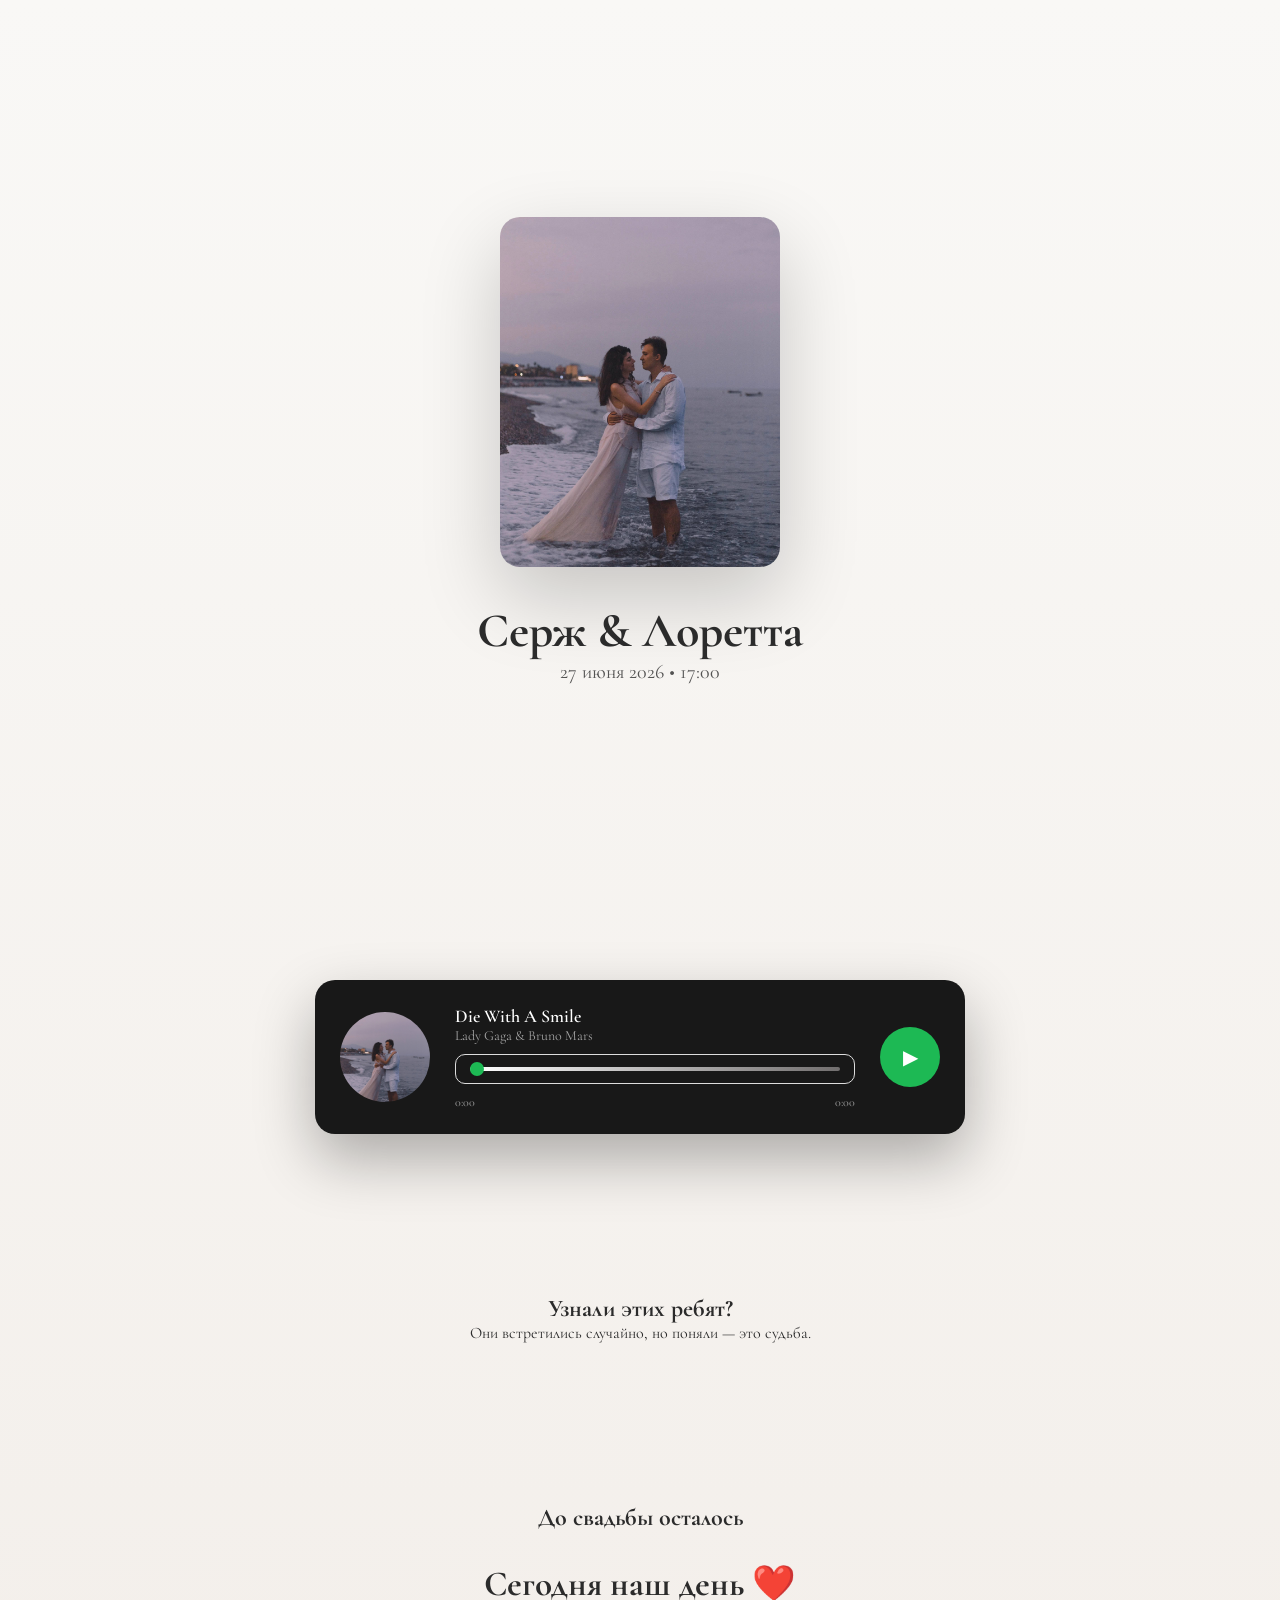
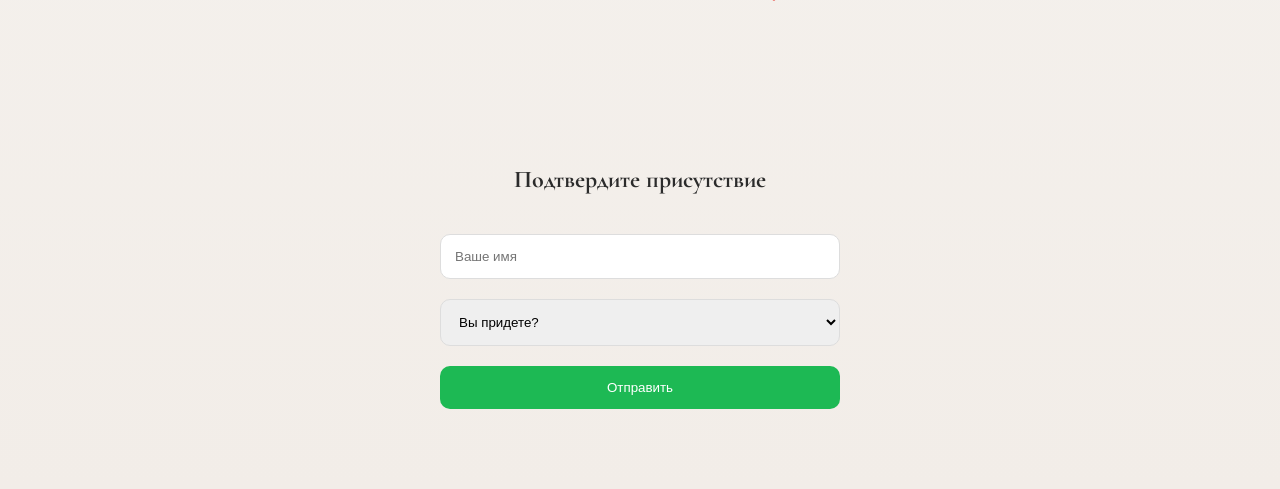
==== index.html @ 9799fe47 "first" ====
<!DOCTYPE html>
<html lang="ru">
<head>
  <meta charset="UTF-8">
  <meta name="viewport" content="width=device-width, initial-scale=1.0">
  <title>Свадьба Сержа и Лоретты</title>

  <link rel="icon" type="image/png" href="img/ring.png">

  <link rel="preconnect" href="https://fonts.googleapis.com">
  <link rel="preconnect" href="https://fonts.gstatic.com" crossorigin>
  <link href="https://fonts.googleapis.com/css2?family=Cormorant+Garamond:wght@400;600&display=swap" rel="stylesheet">

  <link rel="stylesheet" href="style.css">
</head>
<body>
    
    
    <section class="hero">
  <div class="hero-content">
    <img src="img/photo_6.jpg" class="hero-photo" alt="">
    <h1 class="hero-title">Серж & Лоретта</h1>
    <p class="date">27 июня 2026 • 17:00</p>
  </div>
</section>

<audio id="bgMusic" preload="auto">
  <source src="assets/audio/track.m4a" type="audio/mp4">
</audio>

<section class="section music-section">
  <div class="player">
    <img src="img/photo_6.jpg" class="player-cover">
    <div class="player-body">
      <div class="player-track">Die With A Smile</div>
      <div class="player-artist">Lady Gaga & Bruno Mars</div>

      <input type="range" id="progress" min="0" max="100" value="0">

      <div class="player-time">
        <span id="current">0:00</span>
        <span id="duration">0:00</span>
      </div>
    </div>

    <button id="playPause" class="play-btn">▶</button>
  </div>
</section>

<section class="section">
  <h2>Узнали этих ребят?</h2>
  <p>Они встретились случайно, но поняли — это судьба.</p>
</section>

<section class="section">
  <h2>До свадьбы осталось</h2>
  <div class="timer">
    <div><span id="days">0</span><small>дней</small></div>
    <div><span id="hours">0</span><small>часов</small></div>
    <div><span id="minutes">0</span><small>минут</small></div>
    <div><span id="seconds">0</span><small>секунд</small></div>
  </div>
</section>

<section class="section rsvp">
  <h2>Подтвердите присутствие</h2>
  <form>
    <input type="text" placeholder="Ваше имя" required>
    <select required>
      <option value="">Вы придете?</option>
      <option>Да, с радостью!</option>
      <option>К сожалению, нет</option>
    </select>
    <button type="submit">Отправить</button>
  </form>
</section>

<script src="script.js"></script>
</body>
</html>
---- style.css ----
* {
  margin: 0;
  padding: 0;
  box-sizing: border-box;
}

body {
  font-family: "Cormorant Garamond", serif;
  background: linear-gradient(180deg, #f9f8f6 0%, #f2ede8 100%);
  color: #2b2b2b;
}

/* HERO */

.hero {
  min-height: 100vh;
  display: flex;
  align-items: center;
  justify-content: center;
  text-align: center;
  padding: 40px 20px;
}

.hero-photo {
  width: 280px;
  border-radius: 20px;
  box-shadow: 0 30px 80px rgba(0,0,0,0.2);
  margin-bottom: 30px;
}

.hero-title {
  font-size: 48px;
}

.date {
  font-size: 20px;
  opacity: 0.8;
}

/* SECTION */

.section {
  padding: 80px 20px;
  max-width: 800px;
  margin: auto;
  text-align: center;
}

/* PLAYER */

.player {
  width: 100%;
  max-width: 650px;
  margin: 0 auto;
  background: #181818;
  border-radius: 20px;
  padding: 25px;
  display: flex;
  align-items: center;
  gap: 25px;
  color: white;
  box-shadow: 0 25px 60px rgba(0,0,0,0.3);
}

.player-cover {
  width: 90px;
  height: 90px;
  border-radius: 50%;
  object-fit: cover;
}

.player-body {
  flex: 1;
  text-align: left;
}

.player-track {
  font-size: 18px;
  font-weight: 600;
}

.player-artist {
  font-size: 14px;
  opacity: 0.6;
  margin-bottom: 10px;
}

.player-time {
  display: flex;
  justify-content: space-between;
  font-size: 12px;
  opacity: 0.6;
  margin-top: 6px;
}

/* ===== ЧИСТАЯ ЛИНИЯ ТРЕКА ===== */

#progress {
  width: 100%;
  height: 4px;
  appearance: none;
  background: transparent;
  cursor: pointer;
}

/* линия */
#progress::-webkit-slider-runnable-track {
  height: 4px;
  border-radius: 10px;
  background: linear-gradient(
    to right,
    #1db954 0%,
    #1db954 var(--progress, 0%),
    #ffffff var(--progress, 0%),
    #716e6e 100%
  );
}

/* кружок */
#progress::-webkit-slider-thumb {
  appearance: none;
  width: 14px;
  height: 14px;
  background: #1db954;
  border-radius: 50%;
  margin-top: -5px;
  cursor: pointer;
}

.play-btn {
  background: #1db954;
  border: none;
  width: 60px;
  height: 60px;
  border-radius: 50%;
  font-size: 20px;
  cursor: pointer;
}

/* TIMER */

.timer {
  display: flex;
  justify-content: center;
  gap: 40px;
  font-size: 30px;
  margin-top: 30px;
}

.timer div {
  text-align: center;
}

/* RSVP */

.rsvp form {
  max-width: 400px;
  margin: 40px auto 0;
  display: flex;
  flex-direction: column;
  gap: 20px;
}

input, select {
  padding: 14px;
  border-radius: 10px;
  border: 1px solid #ddd;
}

button {
  padding: 14px;
  border-radius: 10px;
  background: #1db954;
  border: none;
  color: white;
  cursor: pointer;
}

.player.playing .player-cover {
  animation: spin 8s linear infinite;
}
@keyframes spin {
  from { transform: rotate(0deg); }
  to { transform: rotate(360deg); }
}
/* MOBILE */

@media (max-width: 768px) {
  .player {
    flex-direction: column;
    align-items: center;
    text-align: center;
  }

  .player-body {
    text-align: center;
    width: 100%;
  }

  .player-time {
    justify-content: center;
    gap: 10px;
  }

  .hero-title {
    font-size: 32px;
  }

  .timer {
    flex-wrap: wrap;
    gap: 20px;
  }
}
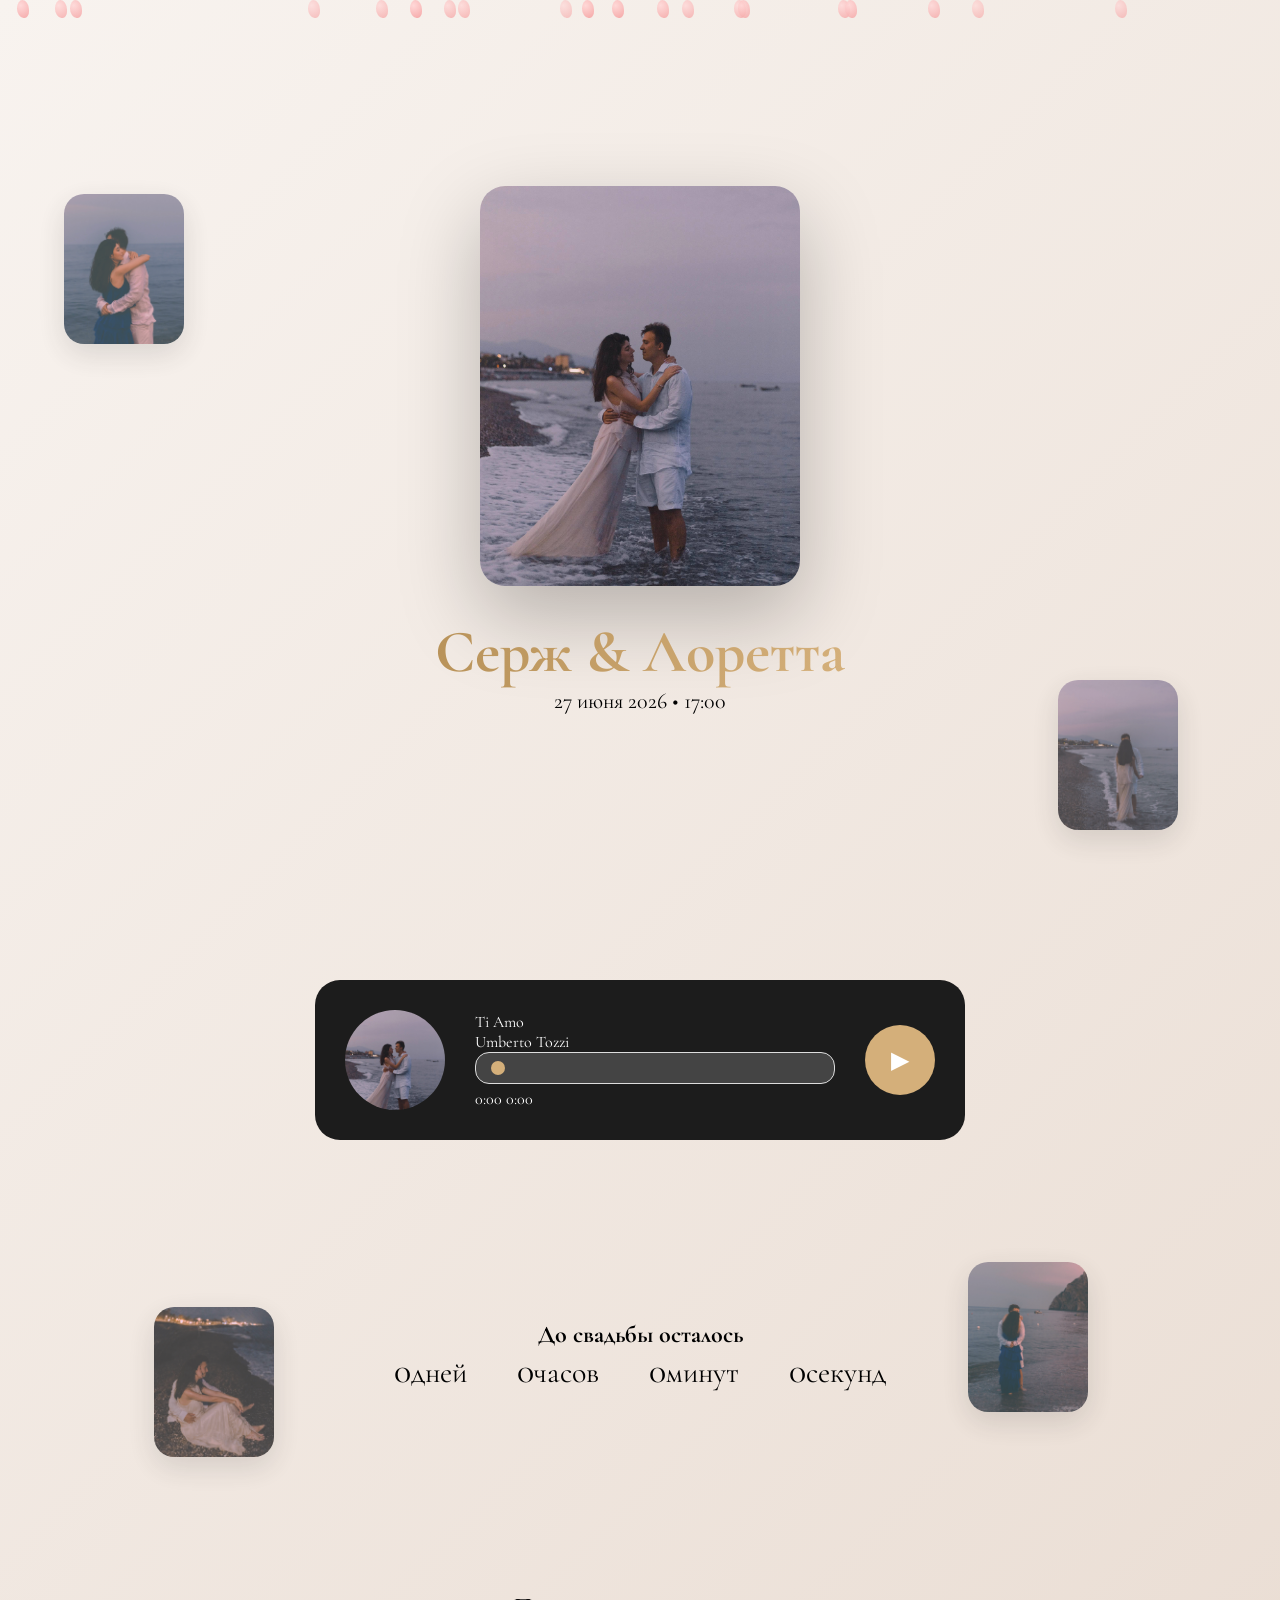
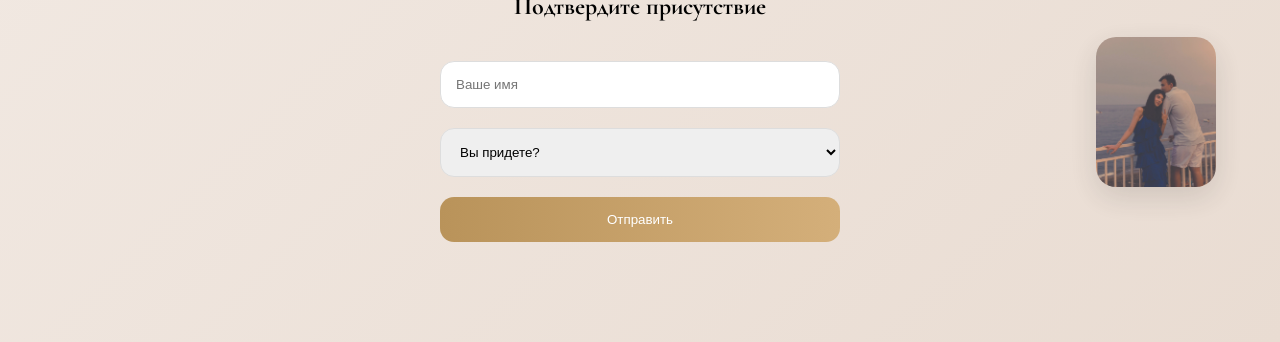
==== commit 1959254b: "commit_changes" ====
--- a/index.html
+++ b/index.html
@@ -1,55 +1,48 @@
 <!DOCTYPE html>
 <html lang="ru">
 <head>
-  <meta charset="UTF-8">
-  <meta name="viewport" content="width=device-width, initial-scale=1.0">
-  <title>Свадьба Сержа и Лоретты</title>
+<meta charset="UTF-8">
+<meta name="viewport" content="width=device-width, initial-scale=1.0">
+<title>Свадьба Сержа и Лоретты</title>
 
-  <link rel="icon" type="image/png" href="img/ring.png">
-
-  <link rel="preconnect" href="https://fonts.googleapis.com">
-  <link rel="preconnect" href="https://fonts.gstatic.com" crossorigin>
-  <link href="https://fonts.googleapis.com/css2?family=Cormorant+Garamond:wght@400;600&display=swap" rel="stylesheet">
-
-  <link rel="stylesheet" href="style.css">
+<link rel="icon" type="image/png" href="img/ring.png">
+<link href="https://fonts.googleapis.com/css2?family=Cormorant+Garamond:wght@400;600&display=swap" rel="stylesheet">
+<link rel="stylesheet" href="style.css">
 </head>
 <body>
-    
-    
-    <section class="hero">
-  <div class="hero-content">
-    <img src="img/photo_6.jpg" class="hero-photo" alt="">
-    <h1 class="hero-title">Серж & Лоретта</h1>
-    <p class="date">27 июня 2026 • 17:00</p>
-  </div>
+
+<div class="petals"></div>
+
+<img src="img/photo_1.jpg" class="bg-photo photo1">
+<img src="img/photo_2.jpg" class="bg-photo photo2">
+<img src="img/photo_3.jpg" class="bg-photo photo3">
+<img src="img/photo_4.jpg" class="bg-photo photo4">
+<img src="img/photo_5.jpg" class="bg-photo photo5">
+
+<section class="hero">
+  <img src="img/photo_6.jpg" class="hero-photo">
+  <h1 class="hero-title">Серж & Лоретта</h1>
+  <p class="date">27 июня 2026 • 17:00</p>
 </section>
 
 <audio id="bgMusic" preload="auto">
-  <source src="assets/audio/track.m4a" type="audio/mp4">
+  <source src="assets/audio/track_1.m4a" type="audio/mp4">
 </audio>
 
-<section class="section music-section">
+<section class="music-section">
   <div class="player">
     <img src="img/photo_6.jpg" class="player-cover">
     <div class="player-body">
-      <div class="player-track">Die With A Smile</div>
-      <div class="player-artist">Lady Gaga & Bruno Mars</div>
-
+      <div class="player-track">Ti Amo</div>
+      <div class="player-artist">Umberto Tozzi</div>
       <input type="range" id="progress" min="0" max="100" value="0">
-
       <div class="player-time">
         <span id="current">0:00</span>
         <span id="duration">0:00</span>
       </div>
     </div>
-
     <button id="playPause" class="play-btn">▶</button>
   </div>
-</section>
-
-<section class="section">
-  <h2>Узнали этих ребят?</h2>
-  <p>Они встретились случайно, но поняли — это судьба.</p>
 </section>
 
 <section class="section">
@@ -64,13 +57,20 @@
 
 <section class="section rsvp">
   <h2>Подтвердите присутствие</h2>
-  <form>
-    <input type="text" placeholder="Ваше имя" required>
-    <select required>
+
+  <form action="https://formsubmit.co/lorap989@gmail.com" method="POST">
+    <input type="hidden" name="_captcha" value="false">
+    <input type="hidden" name="_next" value="https://example.com/thanks.html">
+    <input type="hidden" name="_subject" value="Новый гость на свадьбу 💍">
+
+    <input type="text" name="Имя" placeholder="Ваше имя" required>
+
+    <select name="Ответ" required>
       <option value="">Вы придете?</option>
       <option>Да, с радостью!</option>
       <option>К сожалению, нет</option>
     </select>
+
     <button type="submit">Отправить</button>
   </form>
 </section>
--- a/style.css
+++ b/style.css
@@ -1,213 +1,198 @@
-* {
-  margin: 0;
-  padding: 0;
-  box-sizing: border-box;
+*{margin:0;padding:0;box-sizing:border-box;}
+
+body{
+  font-family:"Cormorant Garamond",serif;
+  background:linear-gradient(135deg,#f8f3ef,#e9dcd2);
+  overflow-x:hidden;
+  position:relative;
 }
 
-body {
-  font-family: "Cormorant Garamond", serif;
-  background: linear-gradient(180deg, #f9f8f6 0%, #f2ede8 100%);
-  color: #2b2b2b;
+/* ЛЕПЕСТКИ */
+
+.petals{
+  position:fixed;
+  width:100%;
+  height:100%;
+  pointer-events:none;
+  z-index:1;
 }
+
+.petal{
+  position:absolute;
+  width:12px;
+  height:18px;
+  background:radial-gradient(circle at 30% 30%, #ffd6d6, #f4a3a3);
+  border-radius:50% 60% 40% 60%;
+  animation:fall linear infinite;
+}
+
+@keyframes fall{
+  0%{transform:translateY(-10vh) rotate(0);}
+  100%{transform:translateY(110vh) rotate(360deg);}
+}
+
+/* ФОТО */
+
+.bg-photo{
+  position:absolute;
+  width:120px;
+  border-radius:20px;
+  box-shadow:0 10px 30px rgba(0,0,0,0.15);
+  opacity:0.8;
+  z-index:0;
+}
+
+.photo1{top:10%;left:5%;}
+.photo2{top:35%;right:8%;}
+.photo3{bottom:25%;left:12%;}
+.photo4{top:65%;right:15%;}
+.photo5{bottom:8%;right:5%;}
 
 /* HERO */
 
-.hero {
-  min-height: 100vh;
-  display: flex;
-  align-items: center;
-  justify-content: center;
-  text-align: center;
-  padding: 40px 20px;
+.hero{
+  min-height:100vh;
+  display:flex;
+  flex-direction:column;
+  justify-content:center;
+  align-items:center;
+  text-align:center;
+  z-index:2;
+  position:relative;
 }
 
-.hero-photo {
-  width: 280px;
-  border-radius: 20px;
-  box-shadow: 0 30px 80px rgba(0,0,0,0.2);
-  margin-bottom: 30px;
+.hero-photo{
+  width:320px;
+  border-radius:25px;
+  box-shadow:0 30px 80px rgba(0,0,0,0.25);
+  margin-bottom:30px;
 }
 
-.hero-title {
-  font-size: 48px;
+.hero-title{
+  font-size:60px;
+  background:linear-gradient(90deg,#b9935a,#d4af7a);
+  -webkit-background-clip:text;
+  -webkit-text-fill-color:transparent;
 }
 
-.date {
-  font-size: 20px;
-  opacity: 0.8;
-}
-
-/* SECTION */
-
-.section {
-  padding: 80px 20px;
-  max-width: 800px;
-  margin: auto;
-  text-align: center;
-}
+.date{font-size:22px;}
 
 /* PLAYER */
 
-.player {
-  width: 100%;
-  max-width: 650px;
-  margin: 0 auto;
-  background: #181818;
-  border-radius: 20px;
-  padding: 25px;
-  display: flex;
-  align-items: center;
-  gap: 25px;
-  color: white;
-  box-shadow: 0 25px 60px rgba(0,0,0,0.3);
+.music-section{padding:80px 20px;z-index:2;position:relative;}
+
+.player{
+  max-width:650px;
+  margin:auto;
+  background:#1c1c1c;
+  padding:30px;
+  border-radius:25px;
+  display:flex;
+  align-items:center;
+  gap:30px;
+  color:white;
 }
 
-.player-cover {
-  width: 90px;
-  height: 90px;
-  border-radius: 50%;
-  object-fit: cover;
+.player-cover{
+  width:100px;
+  height:100px;
+  border-radius:50%;
+  object-fit:cover;
 }
 
-.player-body {
-  flex: 1;
-  text-align: left;
+.player.playing .player-cover{
+  animation:spin 8s linear infinite;
 }
 
-.player-track {
-  font-size: 18px;
-  font-weight: 600;
+@keyframes spin{
+  from{transform:rotate(0);}
+  to{transform:rotate(360deg);}
 }
 
-.player-artist {
-  font-size: 14px;
-  opacity: 0.6;
-  margin-bottom: 10px;
+.player-body{flex:1;}
+
+#progress{
+  width:100%;
+  height:4px;
+  background:#444;
+  appearance:none;
 }
 
-.player-time {
-  display: flex;
-  justify-content: space-between;
-  font-size: 12px;
-  opacity: 0.6;
-  margin-top: 6px;
+#progress::-webkit-slider-thumb{
+  appearance:none;
+  width:14px;
+  height:14px;
+  border-radius:50%;
+  background:#d4af7a;
 }
 
-/* ===== ЧИСТАЯ ЛИНИЯ ТРЕКА ===== */
-
-#progress {
-  width: 100%;
-  height: 4px;
-  appearance: none;
-  background: transparent;
-  cursor: pointer;
-}
-
-/* линия */
-#progress::-webkit-slider-runnable-track {
-  height: 4px;
-  border-radius: 10px;
-  background: linear-gradient(
-    to right,
-    #1db954 0%,
-    #1db954 var(--progress, 0%),
-    #ffffff var(--progress, 0%),
-    #716e6e 100%
-  );
-}
-
-/* кружок */
-#progress::-webkit-slider-thumb {
-  appearance: none;
-  width: 14px;
-  height: 14px;
-  background: #1db954;
-  border-radius: 50%;
-  margin-top: -5px;
-  cursor: pointer;
-}
-
-.play-btn {
-  background: #1db954;
-  border: none;
-  width: 60px;
-  height: 60px;
-  border-radius: 50%;
-  font-size: 20px;
-  cursor: pointer;
+.play-btn{
+  width:70px;
+  height:70px;
+  border-radius:50%;
+  border:none;
+  background:#d4af7a;
+  font-size:24px;
+  cursor:pointer;
 }
 
 /* TIMER */
 
-.timer {
-  display: flex;
-  justify-content: center;
-  gap: 40px;
-  font-size: 30px;
-  margin-top: 30px;
-}
+.section{padding:100px 20px;text-align:center;z-index:2;position:relative;}
 
-.timer div {
-  text-align: center;
+.timer{
+  display:flex;
+  justify-content:center;
+  gap:50px;
+  font-size:36px;
 }
 
 /* RSVP */
 
-.rsvp form {
-  max-width: 400px;
-  margin: 40px auto 0;
-  display: flex;
-  flex-direction: column;
-  gap: 20px;
+.rsvp form{
+  max-width:400px;
+  margin:40px auto 0;
+  display:flex;
+  flex-direction:column;
+  gap:20px;
 }
 
-input, select {
-  padding: 14px;
-  border-radius: 10px;
-  border: 1px solid #ddd;
+input,select{
+  padding:15px;
+  border-radius:14px;
+  border:1px solid #ddd;
 }
 
-button {
-  padding: 14px;
-  border-radius: 10px;
-  background: #1db954;
-  border: none;
-  color: white;
-  cursor: pointer;
+button{
+  padding:15px;
+  border-radius:14px;
+  border:none;
+  background:linear-gradient(90deg,#b9935a,#d4af7a);
+  color:white;
+  cursor:pointer;
 }
 
-.player.playing .player-cover {
-  animation: spin 8s linear infinite;
-}
-@keyframes spin {
-  from { transform: rotate(0deg); }
-  to { transform: rotate(360deg); }
-}
-/* MOBILE */
+/* МОБИЛКА */
 
-@media (max-width: 768px) {
-  .player {
-    flex-direction: column;
-    align-items: center;
-    text-align: center;
+@media(max-width:768px){
+
+  .hero-title{font-size:34px;}
+
+  .hero-photo{width:220px;}
+
+  .bg-photo{
+    width:70px;
+    opacity:0.6;
   }
 
-  .player-body {
-    text-align: center;
-    width: 100%;
+  .player{
+    flex-direction:column;
+    text-align:center;
   }
 
-  .player-time {
-    justify-content: center;
-    gap: 10px;
-  }
-
-  .hero-title {
-    font-size: 32px;
-  }
-
-  .timer {
-    flex-wrap: wrap;
-    gap: 20px;
+  .timer{
+    flex-wrap:wrap;
+    gap:20px;
+    font-size:22px;
   }
 }
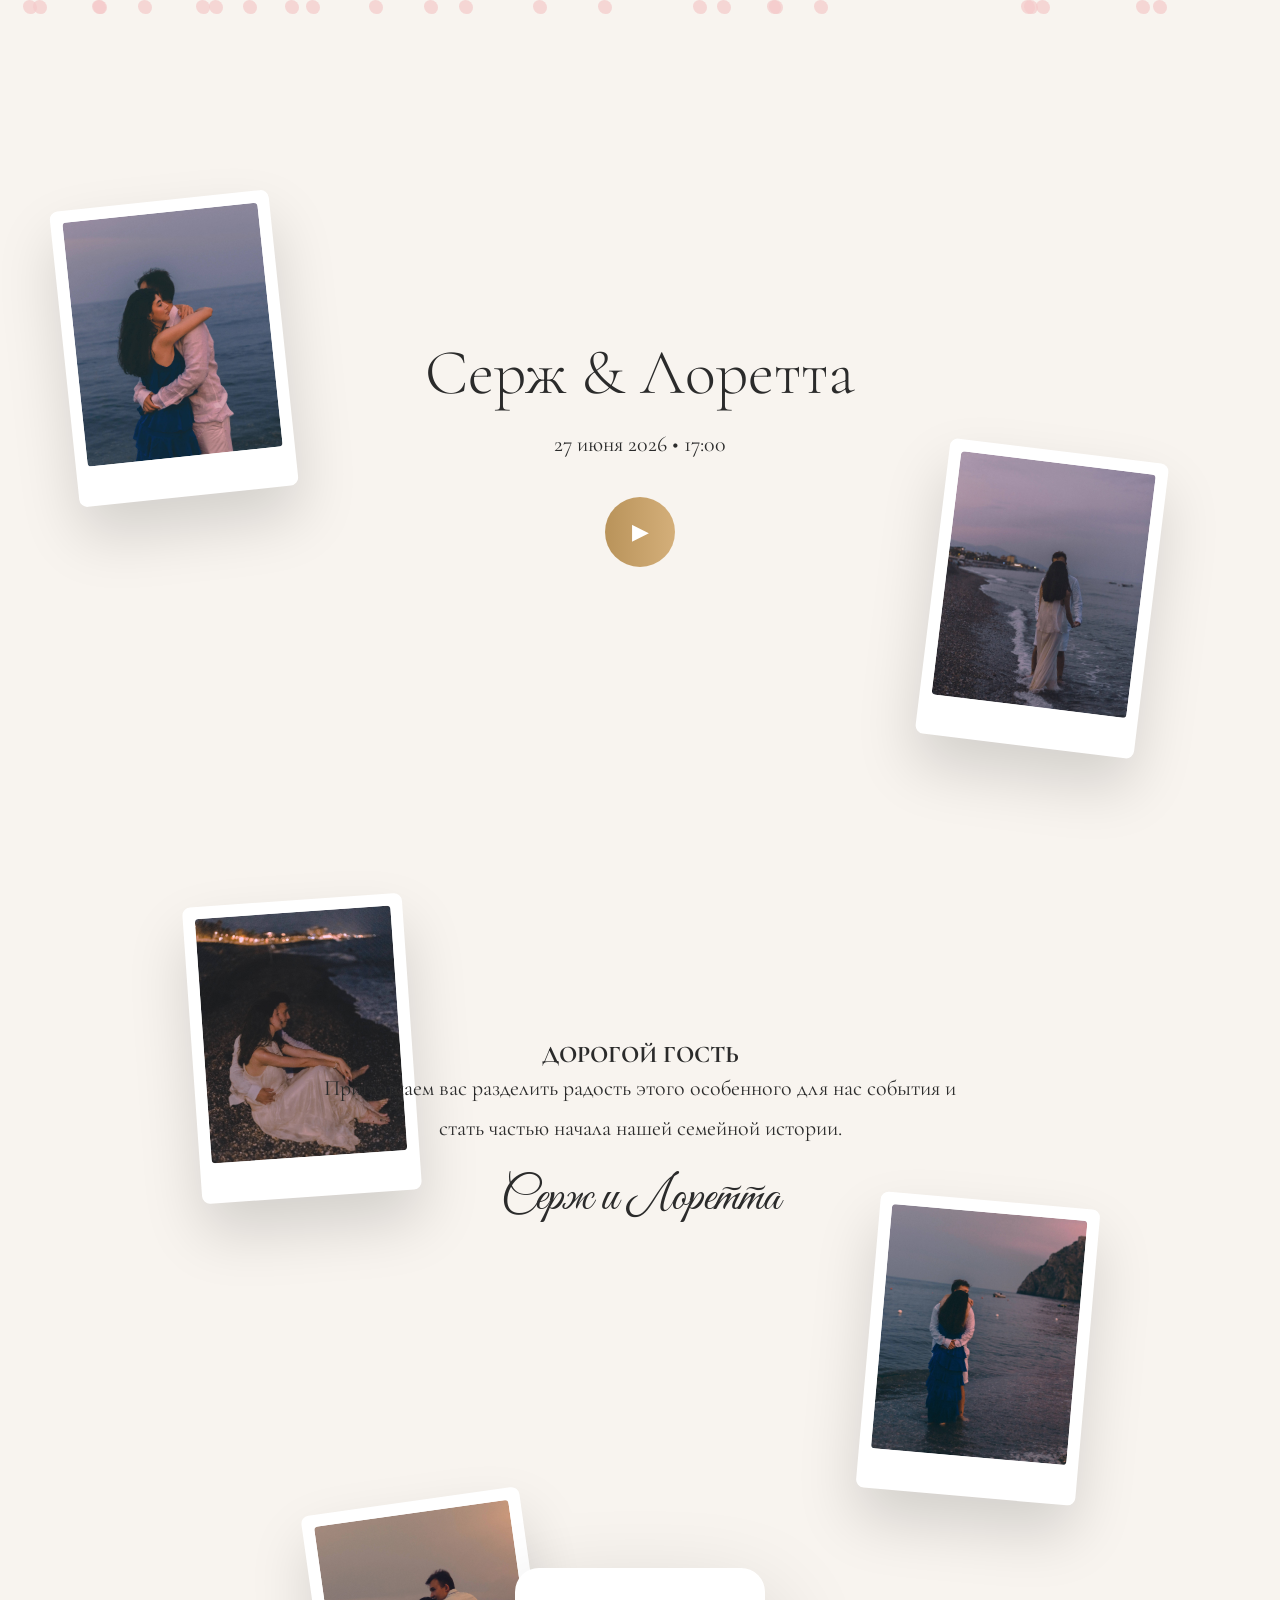
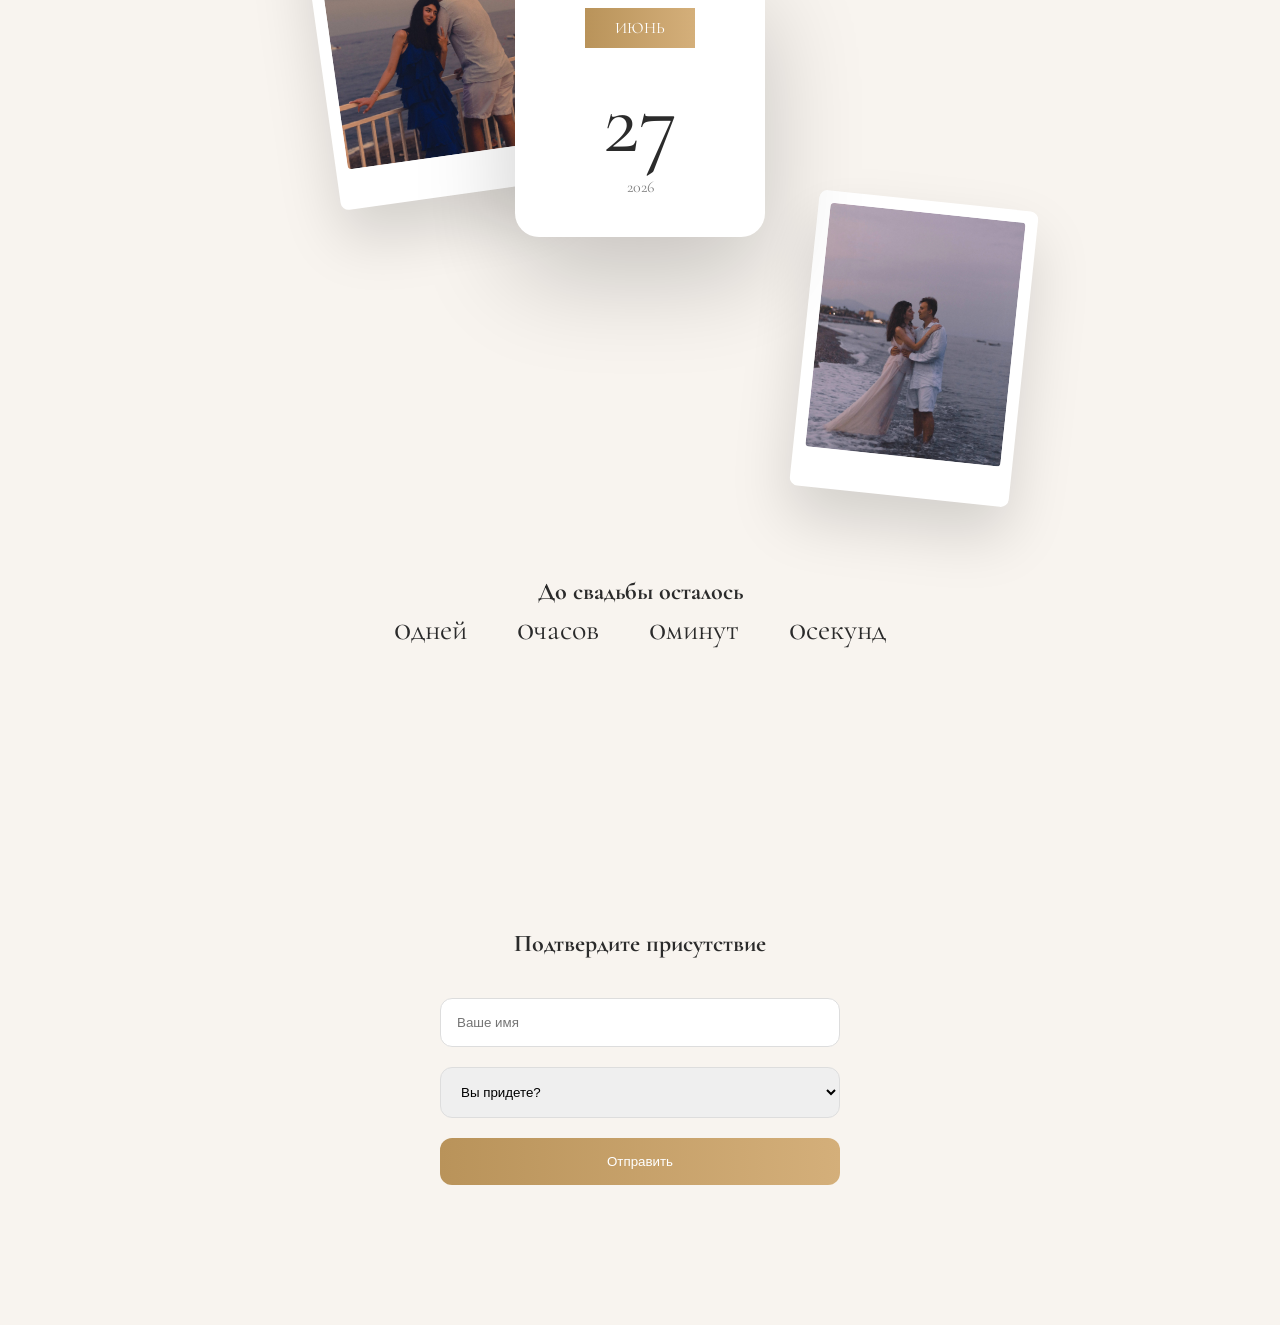
==== commit 9ccc9f95: "commit_changes" ====
--- a/index.html
+++ b/index.html
@@ -5,49 +5,57 @@
 <meta name="viewport" content="width=device-width, initial-scale=1.0">
 <title>Свадьба Сержа и Лоретты</title>
 
-<link rel="icon" type="image/png" href="img/ring.png">
-<link href="https://fonts.googleapis.com/css2?family=Cormorant+Garamond:wght@400;600&display=swap" rel="stylesheet">
+<link rel="icon" href="img/ring.png">
+<link href="https://fonts.googleapis.com/css2?family=Cormorant+Garamond:wght@300;400;600;700&family=Great+Vibes&display=swap" rel="stylesheet">
 <link rel="stylesheet" href="style.css">
 </head>
 <body>
 
 <div class="petals"></div>
 
-<img src="img/photo_1.jpg" class="bg-photo photo1">
-<img src="img/photo_2.jpg" class="bg-photo photo2">
-<img src="img/photo_3.jpg" class="bg-photo photo3">
-<img src="img/photo_4.jpg" class="bg-photo photo4">
-<img src="img/photo_5.jpg" class="bg-photo photo5">
+<section class="hero">
+  <h1 class="fade-up">Серж & Лоретта</h1>
+  <p class="date fade-up delay-1">27 июня 2026 • 17:00</p>
 
-<section class="hero">
-  <img src="img/photo_6.jpg" class="hero-photo">
-  <h1 class="hero-title">Серж & Лоретта</h1>
-  <p class="date">27 июня 2026 • 17:00</p>
-</section>
-
-<audio id="bgMusic" preload="auto">
-  <source src="assets/audio/track_1.m4a" type="audio/mp4">
-</audio>
-
-<section class="music-section">
-  <div class="player">
-    <img src="img/photo_6.jpg" class="player-cover">
-    <div class="player-body">
-      <div class="player-track">Ti Amo</div>
-      <div class="player-artist">Umberto Tozzi</div>
-      <input type="range" id="progress" min="0" max="100" value="0">
-      <div class="player-time">
-        <span id="current">0:00</span>
-        <span id="duration">0:00</span>
-      </div>
-    </div>
-    <button id="playPause" class="play-btn">▶</button>
+  <div class="music-center fade-up delay-2">
+    <audio id="bgMusic">
+      <source src="assets/audio/track_1.m4a" type="audio/mp4">
+    </audio>
+    <button id="playPause" class="music-btn">▶</button>
   </div>
 </section>
 
-<section class="section">
-  <h2>До свадьбы осталось</h2>
-  <div class="timer">
+<section class="invitation">
+  <h2 class="fade-up">ДОРОГОЙ ГОСТЬ</h2>
+  <p class="fade-up delay-1">
+    Приглашаем вас разделить радость этого особенного
+    для нас события и стать частью начала
+    нашей семейной истории.
+  </p>
+  <div class="sign fade-up delay-2">Серж и Лоретта</div>
+</section>
+
+<!-- Хаотичные фото -->
+<div class="photo-layer">
+  <div class="polaroid p1"><img src="img/photo_1.jpg"></div>
+  <div class="polaroid p2"><img src="img/photo_2.jpg"></div>
+  <div class="polaroid p3"><img src="img/photo_3.jpg"></div>
+  <div class="polaroid p4"><img src="img/photo_4.jpg"></div>
+  <div class="polaroid p5"><img src="img/photo_5.jpg"></div>
+  <div class="polaroid p6"><img src="img/photo_6.jpg"></div>
+</div>
+
+<section class="calendar-section">
+  <div class="calendar fade-scale">
+    <div class="calendar-top">ИЮНЬ</div>
+    <div class="calendar-day">27</div>
+    <div class="calendar-year">2026</div>
+  </div>
+</section>
+
+<section class="countdown">
+  <h2 class="fade-up">До свадьбы осталось</h2>
+  <div class="timer fade-up delay-1">
     <div><span id="days">0</span><small>дней</small></div>
     <div><span id="hours">0</span><small>часов</small></div>
     <div><span id="minutes">0</span><small>минут</small></div>
@@ -55,16 +63,14 @@
   </div>
 </section>
 
-<section class="section rsvp">
+<section class="rsvp">
   <h2>Подтвердите присутствие</h2>
 
   <form action="https://formsubmit.co/lorap989@gmail.com" method="POST">
     <input type="hidden" name="_captcha" value="false">
-    <input type="hidden" name="_next" value="https://example.com/thanks.html">
-    <input type="hidden" name="_subject" value="Новый гость на свадьбу 💍">
+    <input type="hidden" name="_subject" value="Ответ на приглашение 💍">
 
     <input type="text" name="Имя" placeholder="Ваше имя" required>
-
     <select name="Ответ" required>
       <option value="">Вы придете?</option>
       <option>Да, с радостью!</option>
--- a/style.css
+++ b/style.css
@@ -1,154 +1,169 @@
-*{margin:0;padding:0;box-sizing:border-box;}
+*{margin:0;padding:0;box-sizing:border-box}
 
 body{
-  font-family:"Cormorant Garamond",serif;
-  background:linear-gradient(135deg,#f8f3ef,#e9dcd2);
+  font-family:'Cormorant Garamond',serif;
+  background:#f8f4ef;
+  color:#2b2b2b;
   overflow-x:hidden;
   position:relative;
 }
 
 /* ЛЕПЕСТКИ */
-
 .petals{
   position:fixed;
-  width:100%;
-  height:100%;
+  inset:0;
   pointer-events:none;
-  z-index:1;
-}
-
+  z-index:0;
+}
 .petal{
   position:absolute;
-  width:12px;
-  height:18px;
-  background:radial-gradient(circle at 30% 30%, #ffd6d6, #f4a3a3);
-  border-radius:50% 60% 40% 60%;
+  width:14px;
+  height:14px;
+  background:#f3c9c9;
+  border-radius:50% 60% 50% 60%;
+  opacity:.7;
   animation:fall linear infinite;
 }
-
 @keyframes fall{
-  0%{transform:translateY(-10vh) rotate(0);}
-  100%{transform:translateY(110vh) rotate(360deg);}
-}
-
-/* ФОТО */
-
-.bg-photo{
-  position:absolute;
-  width:120px;
-  border-radius:20px;
-  box-shadow:0 10px 30px rgba(0,0,0,0.15);
-  opacity:0.8;
-  z-index:0;
-}
-
-.photo1{top:10%;left:5%;}
-.photo2{top:35%;right:8%;}
-.photo3{bottom:25%;left:12%;}
-.photo4{top:65%;right:15%;}
-.photo5{bottom:8%;right:5%;}
+  from{transform:translateY(-10vh) rotate(0)}
+  to{transform:translateY(110vh) rotate(360deg)}
+}
+
+/* АНИМАЦИИ */
+.fade-up{
+  opacity:0;
+  transform:translateY(40px);
+  transition:1s ease;
+}
+.fade-up.visible{
+  opacity:1;
+  transform:translateY(0);
+}
+.delay-1{transition-delay:.2s}
+.delay-2{transition-delay:.4s}
+
+.fade-scale{
+  opacity:0;
+  transform:scale(.8);
+  transition:1s ease;
+}
+.fade-scale.visible{
+  opacity:1;
+  transform:scale(1);
+}
 
 /* HERO */
-
 .hero{
-  min-height:100vh;
+  height:100vh;
   display:flex;
   flex-direction:column;
   justify-content:center;
   align-items:center;
   text-align:center;
-  z-index:2;
-  position:relative;
-}
-
-.hero-photo{
-  width:320px;
-  border-radius:25px;
-  box-shadow:0 30px 80px rgba(0,0,0,0.25);
-  margin-bottom:30px;
-}
-
-.hero-title{
-  font-size:60px;
-  background:linear-gradient(90deg,#b9935a,#d4af7a);
-  -webkit-background-clip:text;
-  -webkit-text-fill-color:transparent;
-}
-
-.date{font-size:22px;}
-
-/* PLAYER */
-
-.music-section{padding:80px 20px;z-index:2;position:relative;}
-
-.player{
-  max-width:650px;
-  margin:auto;
-  background:#1c1c1c;
-  padding:30px;
-  border-radius:25px;
-  display:flex;
-  align-items:center;
-  gap:30px;
-  color:white;
-}
-
-.player-cover{
-  width:100px;
-  height:100px;
-  border-radius:50%;
-  object-fit:cover;
-}
-
-.player.playing .player-cover{
-  animation:spin 8s linear infinite;
-}
-
-@keyframes spin{
-  from{transform:rotate(0);}
-  to{transform:rotate(360deg);}
-}
-
-.player-body{flex:1;}
-
-#progress{
-  width:100%;
-  height:4px;
-  background:#444;
-  appearance:none;
-}
-
-#progress::-webkit-slider-thumb{
-  appearance:none;
-  width:14px;
-  height:14px;
-  border-radius:50%;
-  background:#d4af7a;
-}
-
-.play-btn{
+  position:relative;
+  z-index:2;
+}
+.hero h1{font-size:64px;font-weight:300}
+.date{margin-top:20px;font-size:22px;opacity:.7}
+
+.music-center{margin-top:40px}
+.music-btn{
   width:70px;
   height:70px;
   border-radius:50%;
   border:none;
-  background:#d4af7a;
-  font-size:24px;
+  background:linear-gradient(90deg,#b9935a,#d4af7a);
+  color:white;
+  font-size:22px;
   cursor:pointer;
 }
 
-/* TIMER */
-
-.section{padding:100px 20px;text-align:center;z-index:2;position:relative;}
-
+/* INVITATION */
+.invitation{
+  max-width:650px;
+  margin:140px auto;
+  text-align:center;
+  position:relative;
+  z-index:2;
+}
+.invitation p{font-size:22px;line-height:1.8}
+.sign{
+  font-family:'Great Vibes',cursive;
+  font-size:48px;
+  margin-top:20px;
+}
+
+/* ХАОТИЧНЫЕ ФОТО */
+.photo-layer{
+  position:absolute;
+  inset:0;
+  z-index:1;
+  pointer-events:none;
+}
+.polaroid{
+  position:absolute;
+  width:220px;
+  background:white;
+  padding:12px 12px 35px;
+  border-radius:8px;
+  box-shadow:0 30px 60px rgba(0,0,0,.15);
+}
+.polaroid img{
+  width:100%;
+  border-radius:4px;
+}
+.p1{top:200px;left:5%;transform:rotate(-6deg)}
+.p2{top:450px;right:10%;transform:rotate(7deg)}
+.p3{top:900px;left:15%;transform:rotate(-4deg)}
+.p4{top:1200px;right:15%;transform:rotate(5deg)}
+.p5{top:1500px;left:25%;transform:rotate(-8deg)}
+.p6{top:1800px;right:20%;transform:rotate(6deg)}
+
+/* КАЛЕНДАРЬ */
+.calendar-section{
+  padding:200px 20px;
+  text-align:center;
+  position:relative;
+  z-index:2;
+}
+.calendar{
+  display:inline-block;
+  background:white;
+  padding:40px 70px;
+  border-radius:24px;
+  box-shadow:0 40px 100px rgba(0,0,0,.2);
+}
+.calendar-top{
+  background:linear-gradient(90deg,#b9935a,#d4af7a);
+  color:white;
+  padding:10px 30px;
+  margin-bottom:20px;
+}
+.calendar-day{font-size:90px}
+.calendar-year{opacity:.6}
+
+/* COUNTDOWN */
+.countdown{
+  padding:140px 20px;
+  text-align:center;
+  position:relative;
+  z-index:2;
+}
 .timer{
   display:flex;
   justify-content:center;
   gap:50px;
+  flex-wrap:wrap;
   font-size:36px;
 }
 
 /* RSVP */
-
+.rsvp{
+  padding:140px 20px;
+  text-align:center;
+  position:relative;
+  z-index:2;
+}
 .rsvp form{
   max-width:400px;
   margin:40px auto 0;
@@ -156,43 +171,31 @@
   flex-direction:column;
   gap:20px;
 }
-
 input,select{
-  padding:15px;
-  border-radius:14px;
+  padding:16px;
+  border-radius:12px;
   border:1px solid #ddd;
 }
-
 button{
-  padding:15px;
-  border-radius:14px;
+  padding:16px;
+  border-radius:12px;
   border:none;
   background:linear-gradient(90deg,#b9935a,#d4af7a);
   color:white;
   cursor:pointer;
 }
 
-/* МОБИЛКА */
-
-@media(max-width:768px){
-
-  .hero-title{font-size:34px;}
-
-  .hero-photo{width:220px;}
-
-  .bg-photo{
-    width:70px;
-    opacity:0.6;
+/* MOBILE */
+@media(max-width:900px){
+  .hero h1{font-size:36px}
+  .polaroid{
+    width:140px;
   }
-
-  .player{
-    flex-direction:column;
-    text-align:center;
-  }
-
-  .timer{
-    flex-wrap:wrap;
-    gap:20px;
-    font-size:22px;
-  }
-}
+  .p1{top:300px;left:5%}
+  .p2{top:600px;right:5%}
+  .p3{top:1000px;left:10%}
+  .p4{top:1300px;right:5%}
+  .p5{top:1600px;left:15%}
+  .p6{top:1900px;right:10%}
+  .timer{font-size:26px}
+}
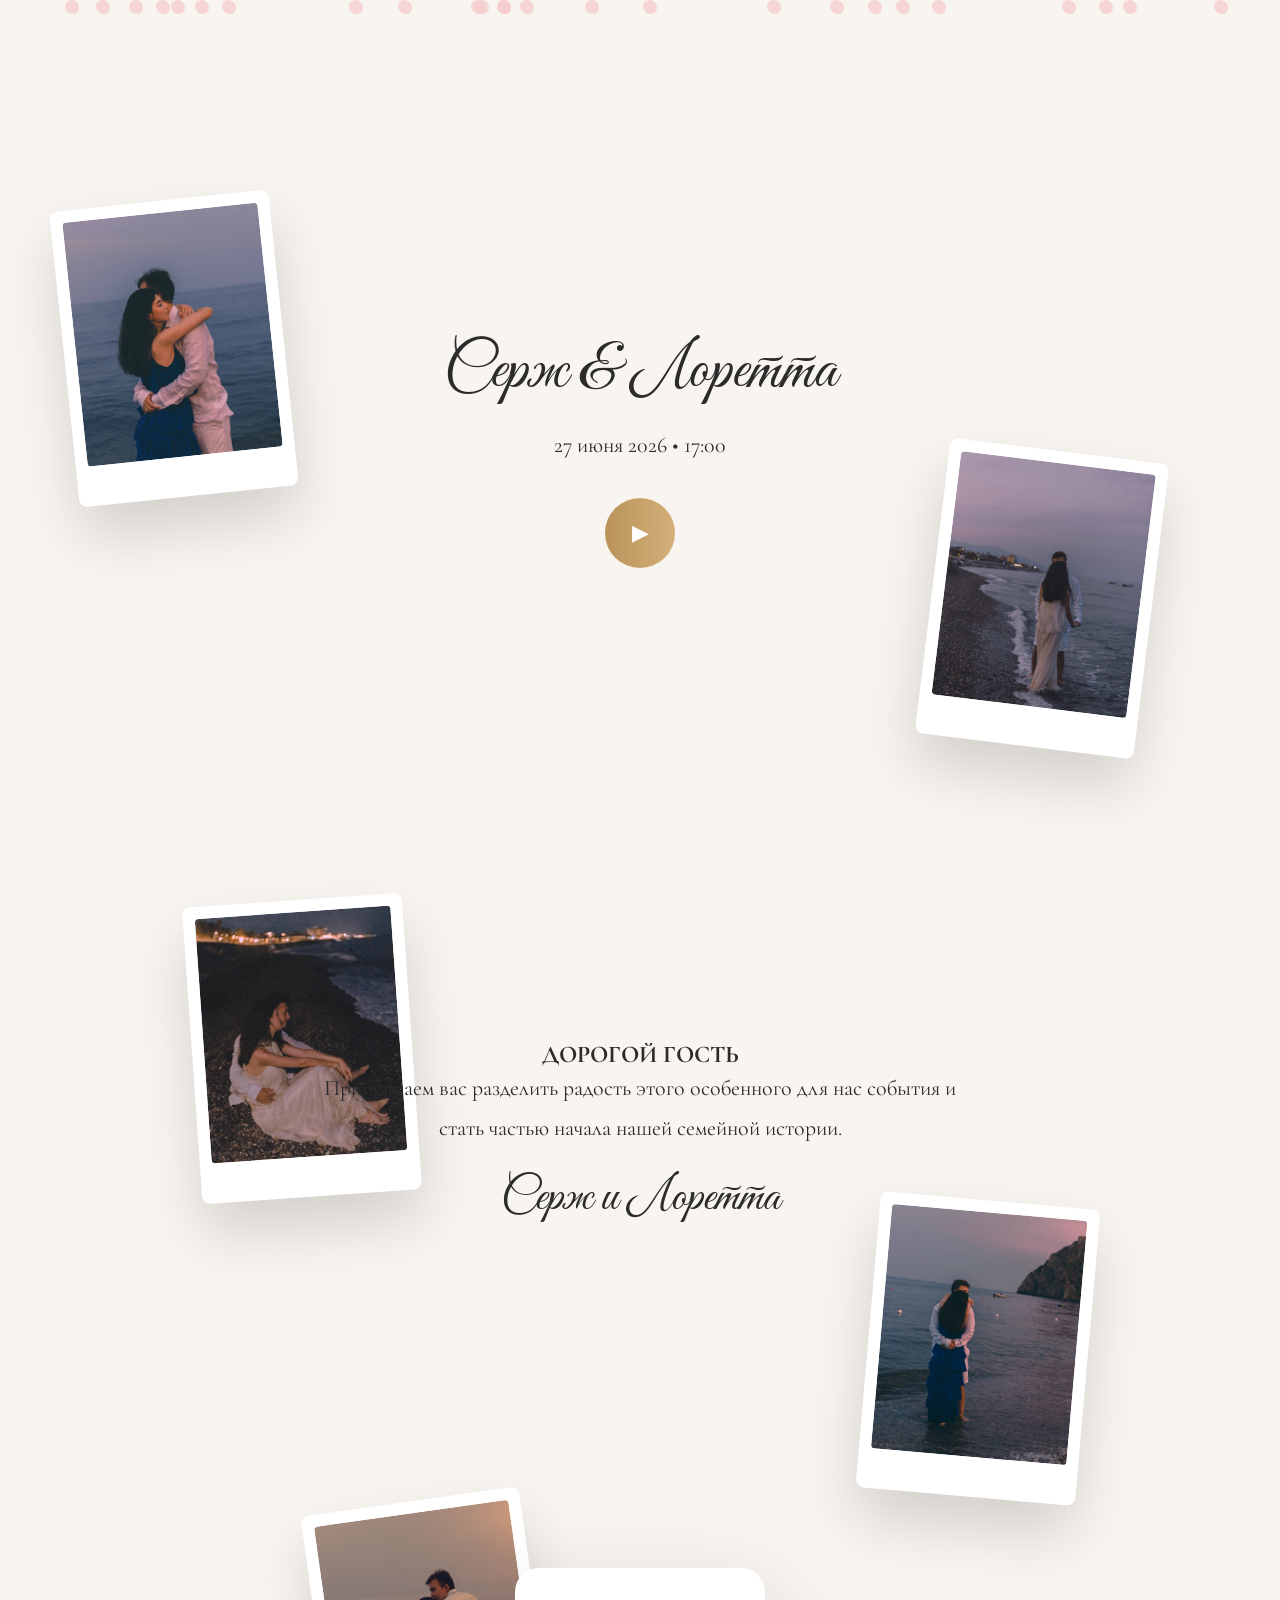
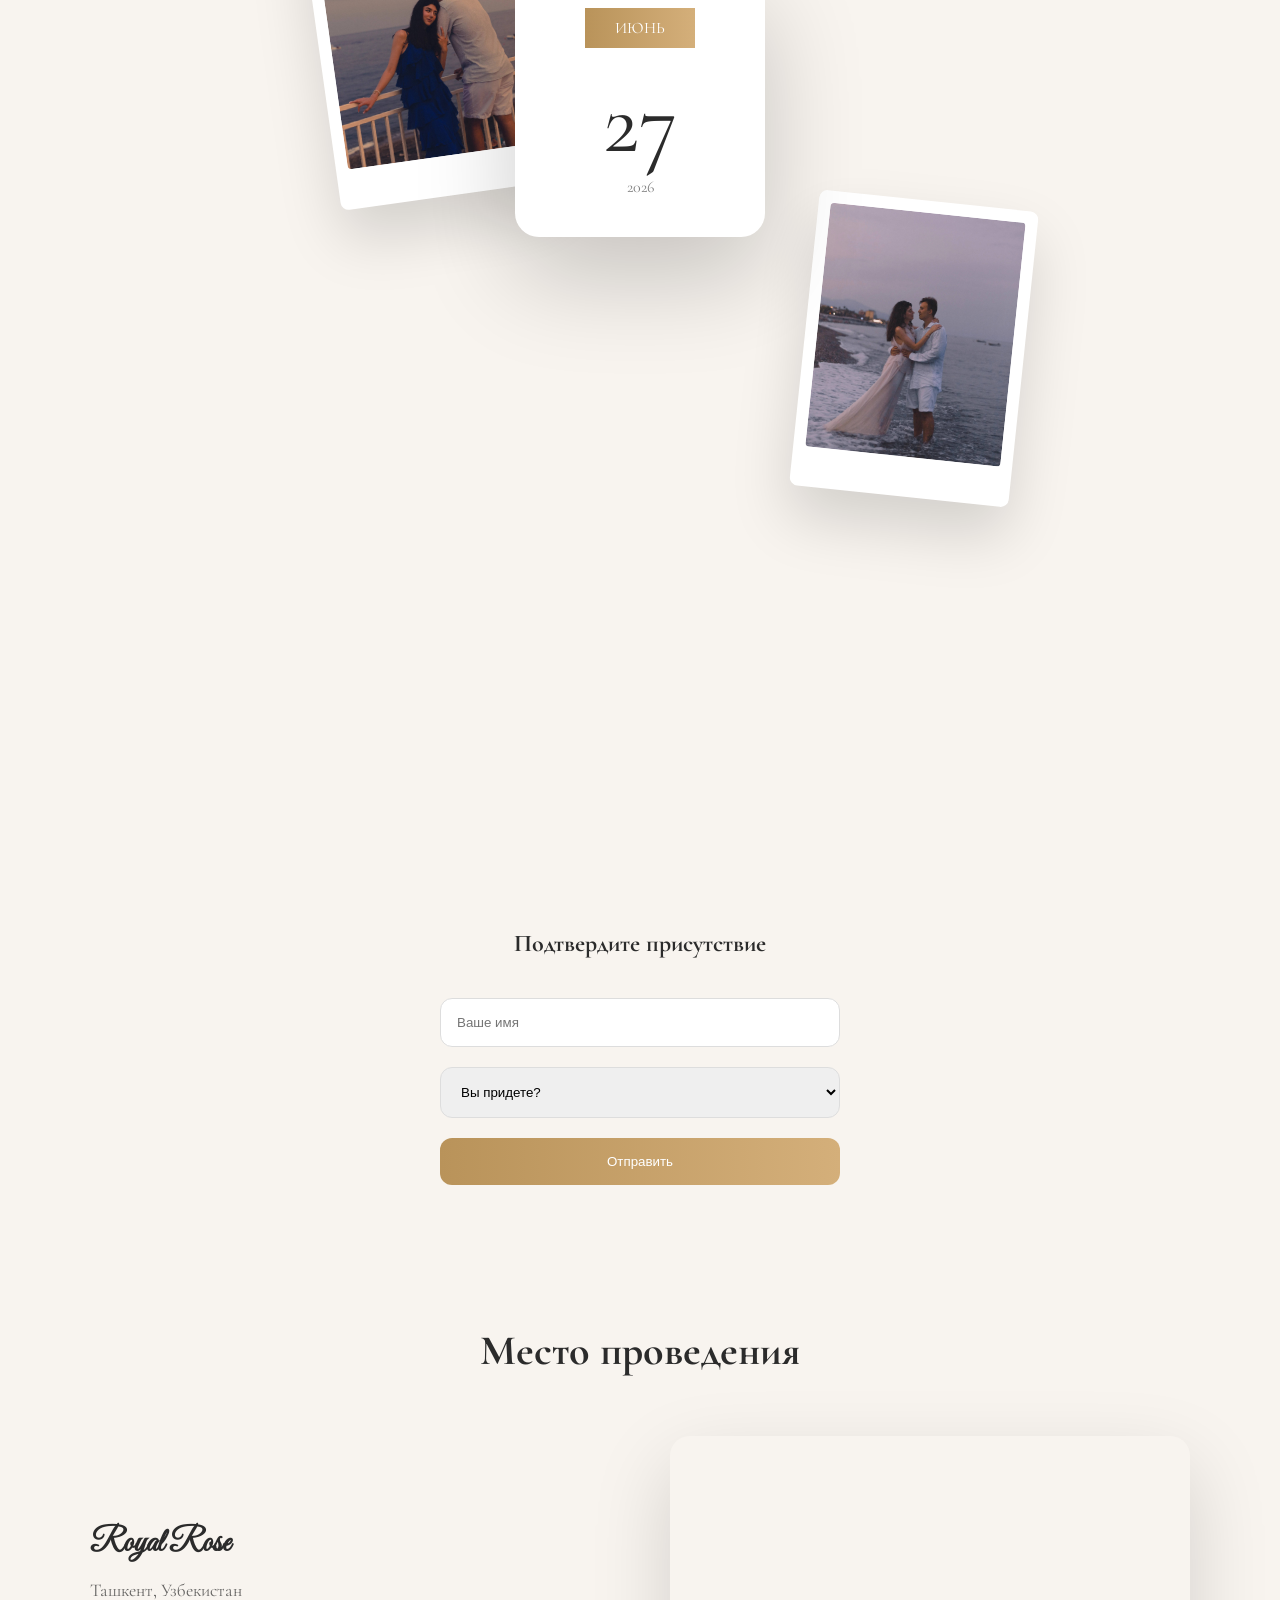
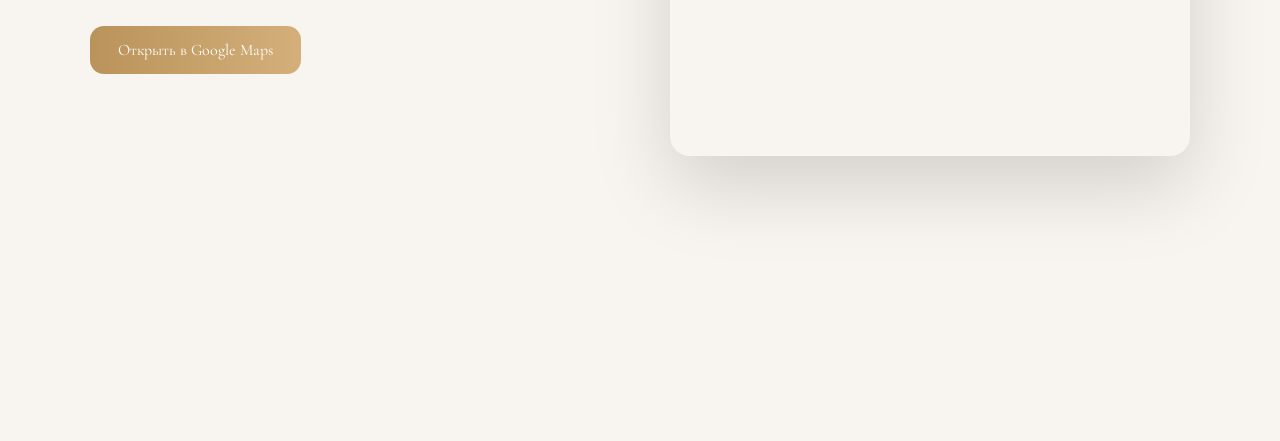
==== commit 1b2a5f49: "commit_changes" ====
--- a/index.html
+++ b/index.html
@@ -79,6 +79,30 @@
 
     <button type="submit">Отправить</button>
   </form>
+  <section class="location">
+  <h2 class="fade-up">Место проведения</h2>
+
+  <div class="location-box fade-up delay-1">
+    <div class="location-info">
+      <h3>Royal Rose</h3>
+      <p>Ташкент, Узбекистан</p>
+      <a href="https://www.google.com/maps/search/Royal+Rose+Tashkent"
+         target="_blank"
+         class="map-btn">
+         Открыть в Google Maps
+      </a>
+    </div>
+
+    <div class="map">
+      <iframe
+        src="https://www.google.com/maps?q=Royal+Rose+Tashkent&output=embed"
+        loading="lazy"
+        allowfullscreen>
+      </iframe>
+    </div>
+  </div>
+</section>
+
 </section>
 
 <script src="script.js"></script>
--- a/style.css
+++ b/style.css
@@ -1,201 +1,368 @@
-*{margin:0;padding:0;box-sizing:border-box}
-
-body{
-  font-family:'Cormorant Garamond',serif;
-  background:#f8f4ef;
-  color:#2b2b2b;
-  overflow-x:hidden;
-  position:relative;
+* {
+  margin: 0;
+  padding: 0;
+  box-sizing: border-box;
+}
+
+body {
+  font-family: "Cormorant Garamond", serif;
+  background: #f8f4ef;
+  color: #2b2b2b;
+  overflow-x: hidden;
+  position: relative;
 }
 
 /* ЛЕПЕСТКИ */
-.petals{
-  position:fixed;
-  inset:0;
-  pointer-events:none;
-  z-index:0;
-}
-.petal{
-  position:absolute;
-  width:14px;
-  height:14px;
-  background:#f3c9c9;
-  border-radius:50% 60% 50% 60%;
-  opacity:.7;
-  animation:fall linear infinite;
-}
-@keyframes fall{
-  from{transform:translateY(-10vh) rotate(0)}
-  to{transform:translateY(110vh) rotate(360deg)}
+.petals {
+  position: fixed;
+  inset: 0;
+  pointer-events: none;
+  z-index: 0;
+}
+.petal {
+  position: absolute;
+  width: 14px;
+  height: 14px;
+  background: #f3c9c9;
+  border-radius: 50% 60% 50% 60%;
+  opacity: 0.7;
+  animation: fall linear infinite;
+}
+@keyframes fall {
+  from {
+    transform: translateY(-10vh) rotate(0);
+  }
+  to {
+    transform: translateY(110vh) rotate(360deg);
+  }
 }
 
 /* АНИМАЦИИ */
-.fade-up{
-  opacity:0;
-  transform:translateY(40px);
-  transition:1s ease;
-}
-.fade-up.visible{
-  opacity:1;
-  transform:translateY(0);
-}
-.delay-1{transition-delay:.2s}
-.delay-2{transition-delay:.4s}
-
-.fade-scale{
-  opacity:0;
-  transform:scale(.8);
-  transition:1s ease;
-}
-.fade-scale.visible{
-  opacity:1;
-  transform:scale(1);
+.fade-up {
+  opacity: 0;
+  transform: translateY(40px);
+  transition: 1s ease;
+}
+.fade-up.visible {
+  opacity: 1;
+  transform: translateY(0);
+}
+.delay-1 {
+  transition-delay: 0.2s;
+}
+.delay-2 {
+  transition-delay: 0.4s;
+}
+
+.fade-scale {
+  opacity: 0;
+  transform: scale(0.8);
+  transition: 1s ease;
+}
+.fade-scale.visible {
+  opacity: 1;
+  transform: scale(1);
 }
 
 /* HERO */
-.hero{
-  height:100vh;
-  display:flex;
-  flex-direction:column;
-  justify-content:center;
-  align-items:center;
-  text-align:center;
-  position:relative;
-  z-index:2;
-}
-.hero h1{font-size:64px;font-weight:300}
-.date{margin-top:20px;font-size:22px;opacity:.7}
-
-.music-center{margin-top:40px}
-.music-btn{
-  width:70px;
-  height:70px;
-  border-radius:50%;
-  border:none;
-  background:linear-gradient(90deg,#b9935a,#d4af7a);
-  color:white;
-  font-size:22px;
-  cursor:pointer;
+.hero {
+  height: 100vh;
+  display: flex;
+  flex-direction: column;
+  justify-content: center;
+  align-items: center;
+  text-align: center;
+  position: relative;
+  z-index: 2;
+}
+.hero h1 {
+  font-size: 64px;
+  font-weight: 300;
+  font-family: "Great Vibes", cursive;
+}
+.date {
+  margin-top: 20px;
+  font-size: 22px;
+  opacity: 0.7;
+}
+
+.music-center {
+  margin-top: 40px;
+}
+.music-btn {
+  width: 70px;
+  height: 70px;
+  border-radius: 50%;
+  border: none;
+  background: linear-gradient(90deg, #b9935a, #d4af7a);
+  color: white;
+  font-size: 22px;
+  cursor: pointer;
 }
 
 /* INVITATION */
-.invitation{
-  max-width:650px;
-  margin:140px auto;
-  text-align:center;
-  position:relative;
-  z-index:2;
-}
-.invitation p{font-size:22px;line-height:1.8}
-.sign{
-  font-family:'Great Vibes',cursive;
-  font-size:48px;
-  margin-top:20px;
+.invitation {
+  max-width: 650px;
+  margin: 140px auto;
+  text-align: center;
+  position: relative;
+  z-index: 2;
+}
+.invitation p {
+  font-size: 22px;
+  line-height: 1.8;
+}
+.sign {
+  font-family: "Great Vibes", cursive;
+  font-size: 48px;
+  margin-top: 20px;
 }
 
 /* ХАОТИЧНЫЕ ФОТО */
-.photo-layer{
-  position:absolute;
-  inset:0;
-  z-index:1;
-  pointer-events:none;
-}
-.polaroid{
-  position:absolute;
-  width:220px;
-  background:white;
-  padding:12px 12px 35px;
-  border-radius:8px;
-  box-shadow:0 30px 60px rgba(0,0,0,.15);
-}
-.polaroid img{
-  width:100%;
-  border-radius:4px;
-}
-.p1{top:200px;left:5%;transform:rotate(-6deg)}
-.p2{top:450px;right:10%;transform:rotate(7deg)}
-.p3{top:900px;left:15%;transform:rotate(-4deg)}
-.p4{top:1200px;right:15%;transform:rotate(5deg)}
-.p5{top:1500px;left:25%;transform:rotate(-8deg)}
-.p6{top:1800px;right:20%;transform:rotate(6deg)}
+.photo-layer {
+  position: absolute;
+  inset: 0;
+  z-index: 1;
+  pointer-events: none;
+}
+.polaroid {
+  position: absolute;
+  width: 220px;
+  background: white;
+  padding: 12px 12px 35px;
+  border-radius: 8px;
+  box-shadow: 0 30px 60px rgba(0, 0, 0, 0.15);
+}
+.polaroid img {
+  width: 100%;
+  border-radius: 4px;
+}
+.p1 {
+  top: 200px;
+  left: 5%;
+  transform: rotate(-6deg);
+}
+.p2 {
+  top: 450px;
+  right: 10%;
+  transform: rotate(7deg);
+}
+.p3 {
+  top: 900px;
+  left: 15%;
+  transform: rotate(-4deg);
+}
+.p4 {
+  top: 1200px;
+  right: 15%;
+  transform: rotate(5deg);
+}
+.p5 {
+  top: 1500px;
+  left: 25%;
+  transform: rotate(-8deg);
+}
+.p6 {
+  top: 1800px;
+  right: 20%;
+  transform: rotate(6deg);
+}
 
 /* КАЛЕНДАРЬ */
-.calendar-section{
-  padding:200px 20px;
-  text-align:center;
-  position:relative;
-  z-index:2;
-}
-.calendar{
-  display:inline-block;
-  background:white;
-  padding:40px 70px;
-  border-radius:24px;
-  box-shadow:0 40px 100px rgba(0,0,0,.2);
-}
-.calendar-top{
-  background:linear-gradient(90deg,#b9935a,#d4af7a);
-  color:white;
-  padding:10px 30px;
-  margin-bottom:20px;
-}
-.calendar-day{font-size:90px}
-.calendar-year{opacity:.6}
+.calendar-section {
+  padding: 200px 20px;
+  text-align: center;
+  position: relative;
+  z-index: 2;
+}
+.calendar {
+  display: inline-block;
+  background: white;
+  padding: 40px 70px;
+  border-radius: 24px;
+  box-shadow: 0 40px 100px rgba(0, 0, 0, 0.2);
+}
+.calendar-top {
+  background: linear-gradient(90deg, #b9935a, #d4af7a);
+  color: white;
+  padding: 10px 30px;
+  margin-bottom: 20px;
+}
+.calendar-day {
+  font-size: 90px;
+}
+.calendar-year {
+  opacity: 0.6;
+}
 
 /* COUNTDOWN */
-.countdown{
-  padding:140px 20px;
-  text-align:center;
-  position:relative;
-  z-index:2;
-}
-.timer{
-  display:flex;
-  justify-content:center;
-  gap:50px;
-  flex-wrap:wrap;
-  font-size:36px;
+.countdown {
+  padding: 140px 20px;
+  text-align: center;
+  position: relative;
+  z-index: 2;
+}
+.timer {
+  display: flex;
+  justify-content: center;
+  gap: 50px;
+  flex-wrap: wrap;
+  font-size: 36px;
 }
 
 /* RSVP */
-.rsvp{
-  padding:140px 20px;
-  text-align:center;
-  position:relative;
-  z-index:2;
-}
-.rsvp form{
-  max-width:400px;
-  margin:40px auto 0;
-  display:flex;
-  flex-direction:column;
-  gap:20px;
-}
-input,select{
-  padding:16px;
-  border-radius:12px;
-  border:1px solid #ddd;
-}
-button{
-  padding:16px;
-  border-radius:12px;
-  border:none;
-  background:linear-gradient(90deg,#b9935a,#d4af7a);
-  color:white;
-  cursor:pointer;
+.rsvp {
+  padding: 140px 20px;
+  text-align: center;
+  position: relative;
+  z-index: 2;
+}
+.rsvp form {
+  max-width: 400px;
+  margin: 40px auto 0;
+  display: flex;
+  flex-direction: column;
+  gap: 20px;
+}
+input,
+select {
+  padding: 16px;
+  border-radius: 12px;
+  border: 1px solid #ddd;
+}
+button {
+  padding: 16px;
+  border-radius: 12px;
+  border: none;
+  background: linear-gradient(90deg, #b9935a, #d4af7a);
+  color: white;
+  cursor: pointer;
+}
+
+/* ================= LOCATION ================= */
+
+.location {
+  padding: 140px 20px;
+  text-align: center;
+  position: relative;
+  z-index: 2;
+}
+
+.location h2 {
+  font-size: 42px;
+  margin-bottom: 60px;
+}
+
+.location-box {
+  max-width: 1100px;
+  margin: 0 auto;
+  display: flex;
+  gap: 60px;
+  align-items: center;
+  justify-content: center;
+  flex-wrap: wrap;
+}
+
+.location-info {
+  flex: 1;
+  min-width: 280px;
+  text-align: left;
+}
+
+.location-info h3 {
+  font-family: "Great Vibes", cursive;
+
+  font-size: 32px;
+  margin-bottom: 15px;
+}
+
+.location-info p {
+  font-size: 18px;
+  margin-bottom: 25px;
+  opacity: 0.7;
+}
+
+.map-btn {
+  display: inline-block;
+  padding: 14px 28px;
+  border-radius: 14px;
+  text-decoration: none;
+  background: linear-gradient(90deg, #b9935a, #d4af7a);
+  color: white;
+  transition: 0.3s;
+}
+
+.map-btn:hover {
+  transform: translateY(-3px);
+}
+
+.map {
+  flex: 1;
+  min-width: 300px;
+}
+
+.map iframe {
+  width: 100%;
+  height: 320px;
+  border: none;
+  border-radius: 20px;
+  box-shadow: 0 30px 80px rgba(0, 0, 0, 0.15);
 }
 
 /* MOBILE */
-@media(max-width:900px){
-  .hero h1{font-size:36px}
-  .polaroid{
-    width:140px;
-  }
-  .p1{top:300px;left:5%}
-  .p2{top:600px;right:5%}
-  .p3{top:1000px;left:10%}
-  .p4{top:1300px;right:5%}
-  .p5{top:1600px;left:15%}
-  .p6{top:1900px;right:10%}
-  .timer{font-size:26px}
-}
+
+@media (max-width: 900px) {
+  .location h2 {
+    font-size: 30px;
+  }
+
+  .location-box {
+    flex-direction: column;
+    gap: 40px;
+  }
+
+  .location-info {
+    text-align: center;
+  }
+
+  .map iframe {
+    height: 260px;
+  }
+}
+
+/* MOBILE */
+@media (max-width: 900px) {
+  .hero h1 {
+    font-size: 36px;
+  }
+  .polaroid {
+    width: 140px;
+  }
+  .p1 {
+    top: 300px;
+    left: 5%;
+  }
+  .p2 {
+    top: 600px;
+    right: 5%;
+  }
+  .p3 {
+    top: 1050px;
+    left: 10%;
+  }
+  .p4 {
+    top: 1300px;
+    right: 5%;
+  }
+  .p5 {
+    top: 1600px;
+    left: 15%;
+  }
+  .p6 {
+    top: 1900px;
+    right: 10%;
+  }
+  .timer {
+    font-size: 26px;
+  }
+}
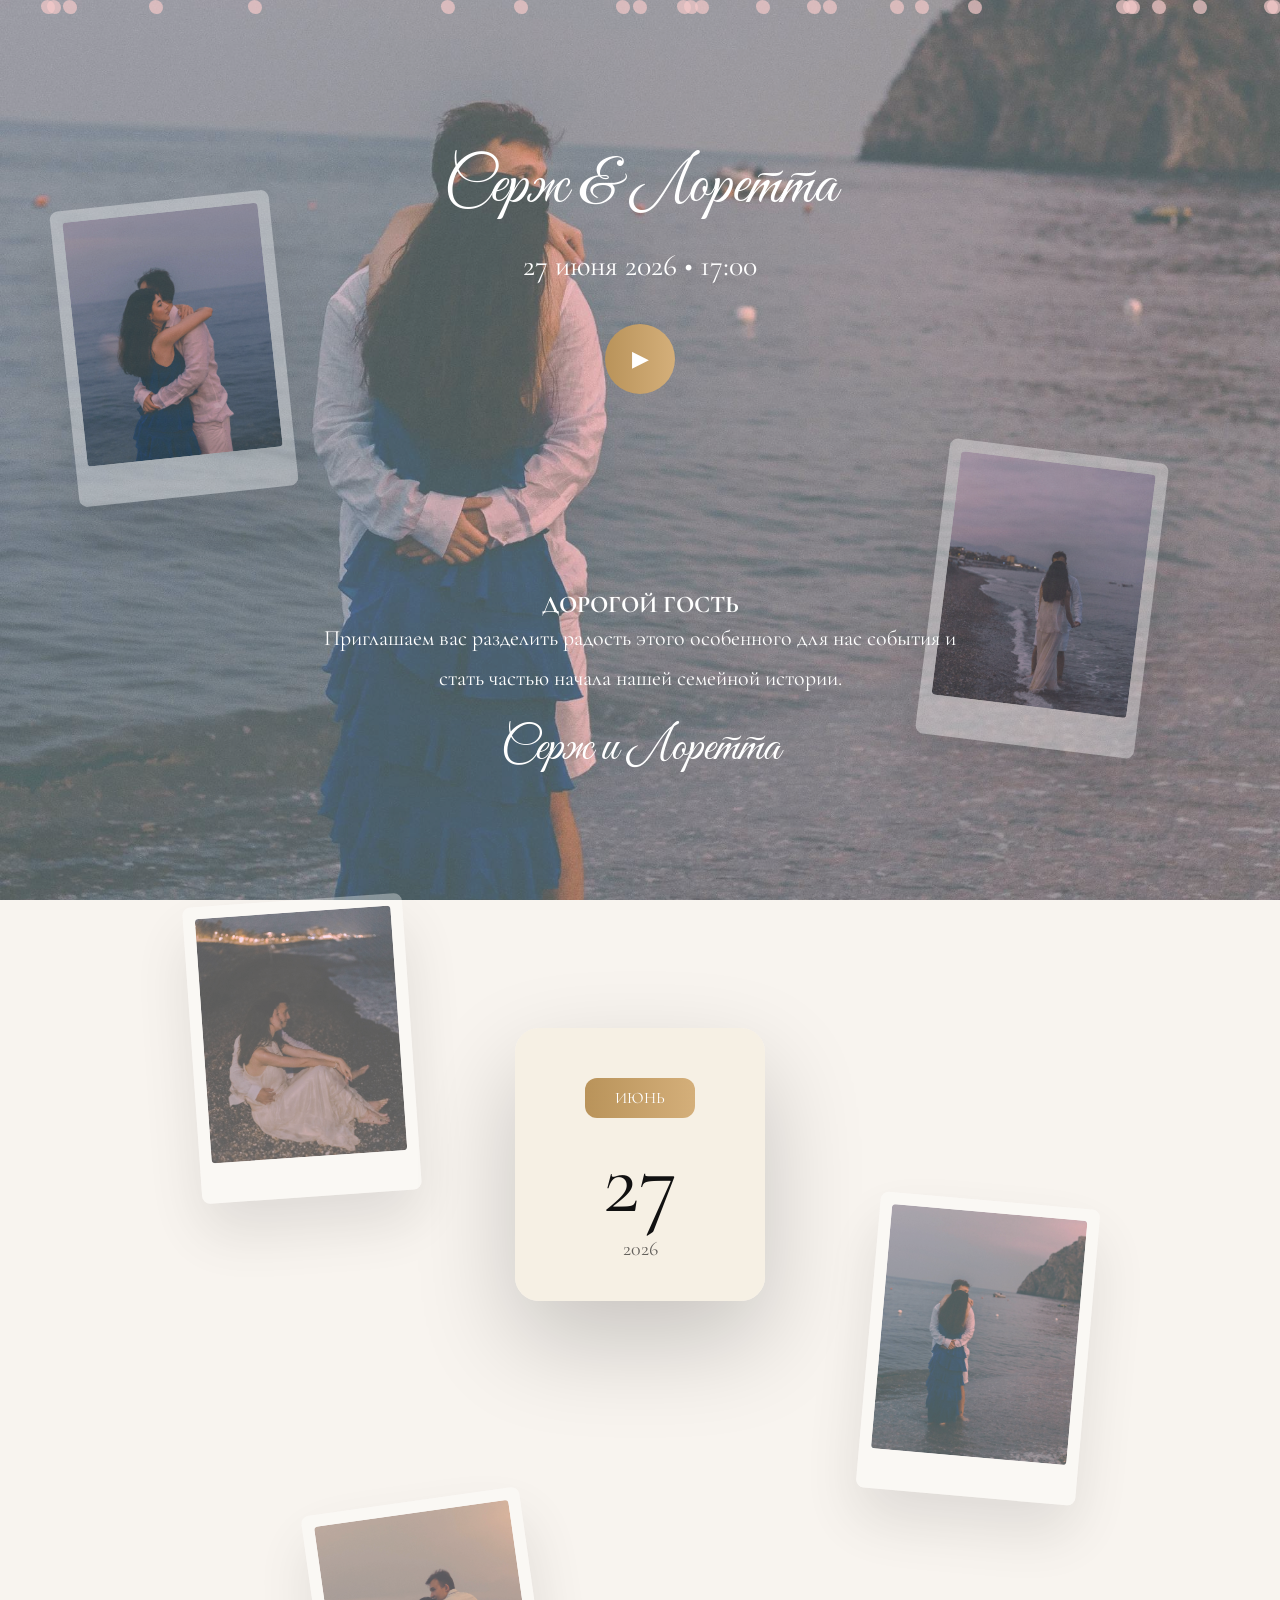
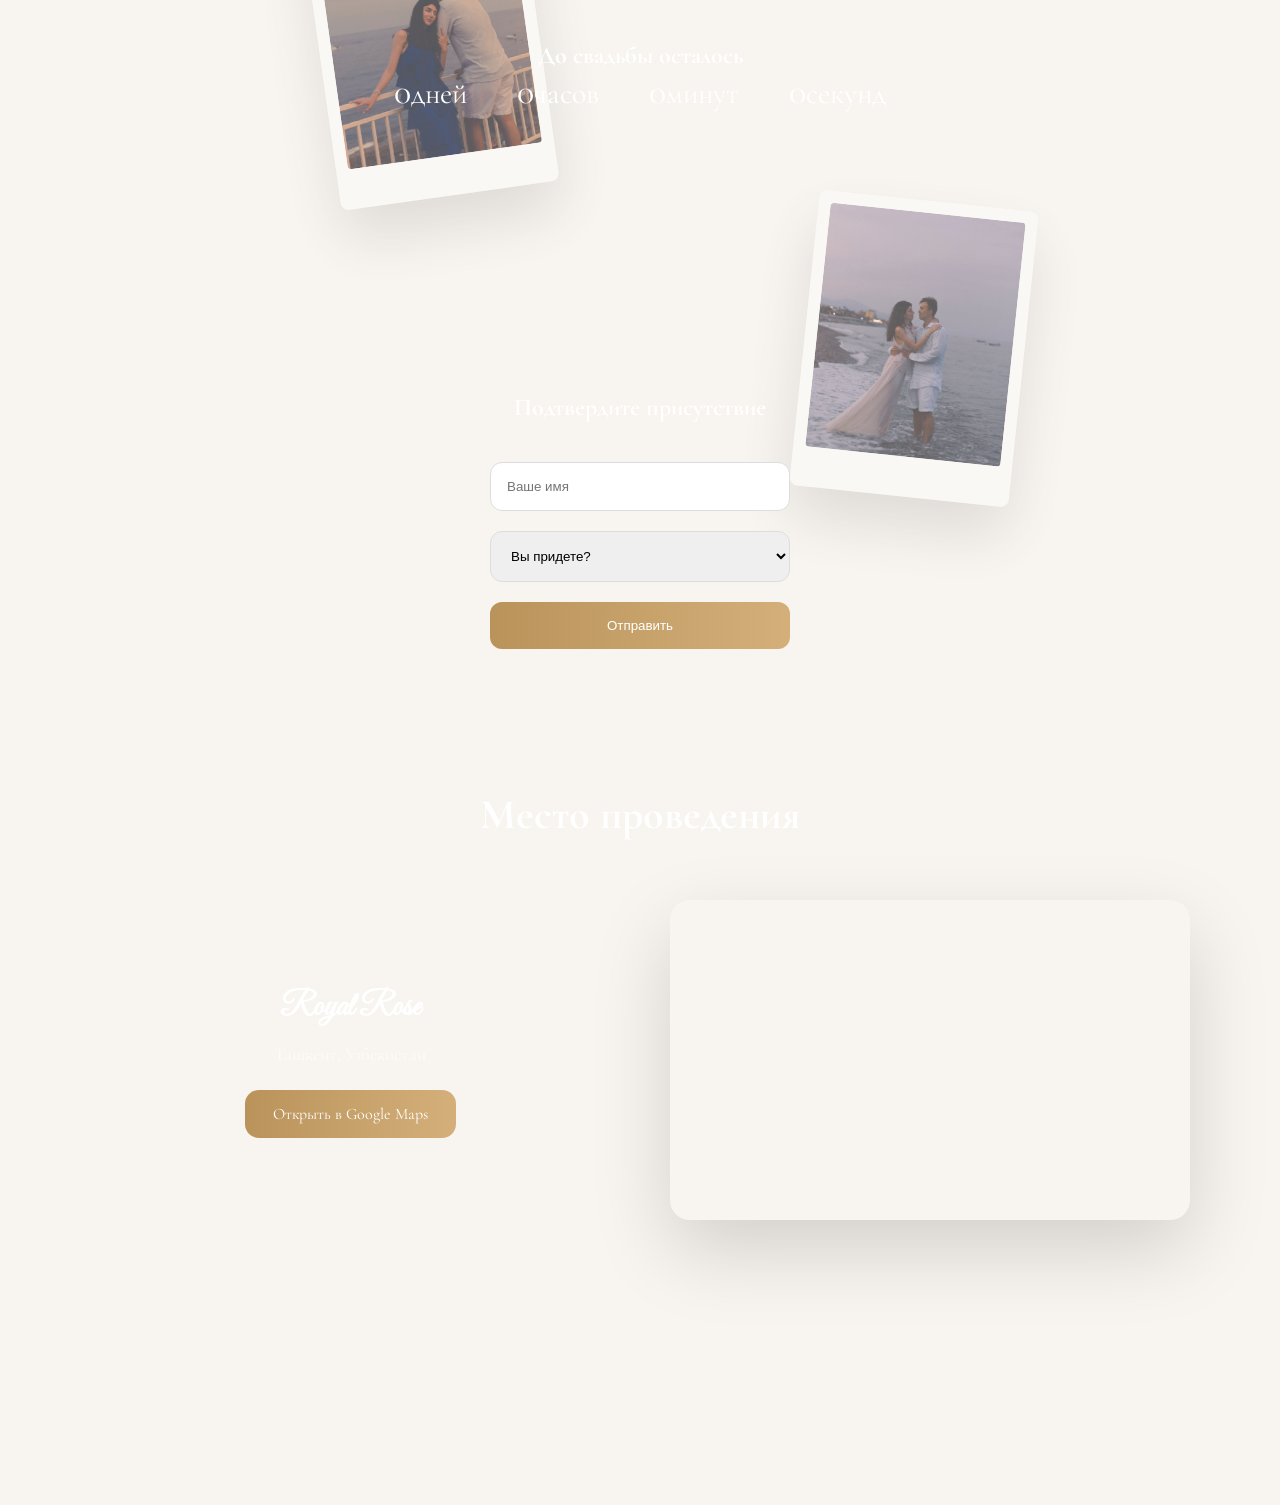
==== commit 05322fe8: "commit_changes" ====
--- a/index.html
+++ b/index.html
@@ -10,7 +10,7 @@
 <link rel="stylesheet" href="style.css">
 </head>
 <body>
-
+<div class="heroBg"></div>
 <div class="petals"></div>
 
 <section class="hero">
--- a/style.css
+++ b/style.css
@@ -7,7 +7,7 @@
 body {
   font-family: "Cormorant Garamond", serif;
   background: #f8f4ef;
-  color: #2b2b2b;
+  color: #ffffff;
   overflow-x: hidden;
   position: relative;
 }
@@ -65,8 +65,20 @@
 }
 
 /* HERO */
+
+.heroBg {
+  position: fixed;
+  inset: 0;
+  z-index: -1;
+  background: url(img/photo_4.jpg);
+  background-size: cover;
+  background-position: center;
+  opacity: 0.7;
+}
+
 .hero {
-  height: 100vh;
+  
+  height: 60vh;
   display: flex;
   flex-direction: column;
   justify-content: center;
@@ -82,7 +94,7 @@
 }
 .date {
   margin-top: 20px;
-  font-size: 22px;
+  font-size: 30px;
   opacity: 0.7;
 }
 
@@ -103,7 +115,7 @@
 /* INVITATION */
 .invitation {
   max-width: 650px;
-  margin: 140px auto;
+  margin: 50px auto;
   text-align: center;
   position: relative;
   z-index: 2;
@@ -128,10 +140,11 @@
 .polaroid {
   position: absolute;
   width: 220px;
-  background: white;
+  background: rgba(255, 255, 255, 0.485);
   padding: 12px 12px 35px;
   border-radius: 8px;
   box-shadow: 0 30px 60px rgba(0, 0, 0, 0.15);
+  opacity: 0.7;
 }
 .polaroid img {
   width: 100%;
@@ -177,22 +190,27 @@
 }
 .calendar {
   display: inline-block;
-  background: white;
+  background: rgba(246, 239, 227, 0.875);
   padding: 40px 70px;
   border-radius: 24px;
   box-shadow: 0 40px 100px rgba(0, 0, 0, 0.2);
 }
 .calendar-top {
   background: linear-gradient(90deg, #b9935a, #d4af7a);
-  color: white;
+  color: rgb(255, 255, 255);
   padding: 10px 30px;
   margin-bottom: 20px;
+  border-radius: 12px;
+  margin: 10px 0;
 }
 .calendar-day {
   font-size: 90px;
+  color: #111111;
 }
 .calendar-year {
   opacity: 0.6;
+  font-size: 20px;
+  color: #000000;
 }
 
 /* COUNTDOWN */
@@ -212,13 +230,13 @@
 
 /* RSVP */
 .rsvp {
-  padding: 140px 20px;
+  padding: 140px 0px;
   text-align: center;
   position: relative;
   z-index: 2;
 }
 .rsvp form {
-  max-width: 400px;
+  max-width: 300px;
   margin: 40px auto 0;
   display: flex;
   flex-direction: column;
@@ -266,7 +284,7 @@
 .location-info {
   flex: 1;
   min-width: 280px;
-  text-align: left;
+  text-align: center;
 }
 
 .location-info h3 {
@@ -322,6 +340,9 @@
   }
 
   .location-info {
+    display: flex;
+    flex-direction: column;
+    align-items: center;
     text-align: center;
   }
 
@@ -333,7 +354,7 @@
 /* MOBILE */
 @media (max-width: 900px) {
   .hero h1 {
-    font-size: 36px;
+    font-size: 56px;
   }
   .polaroid {
     width: 140px;
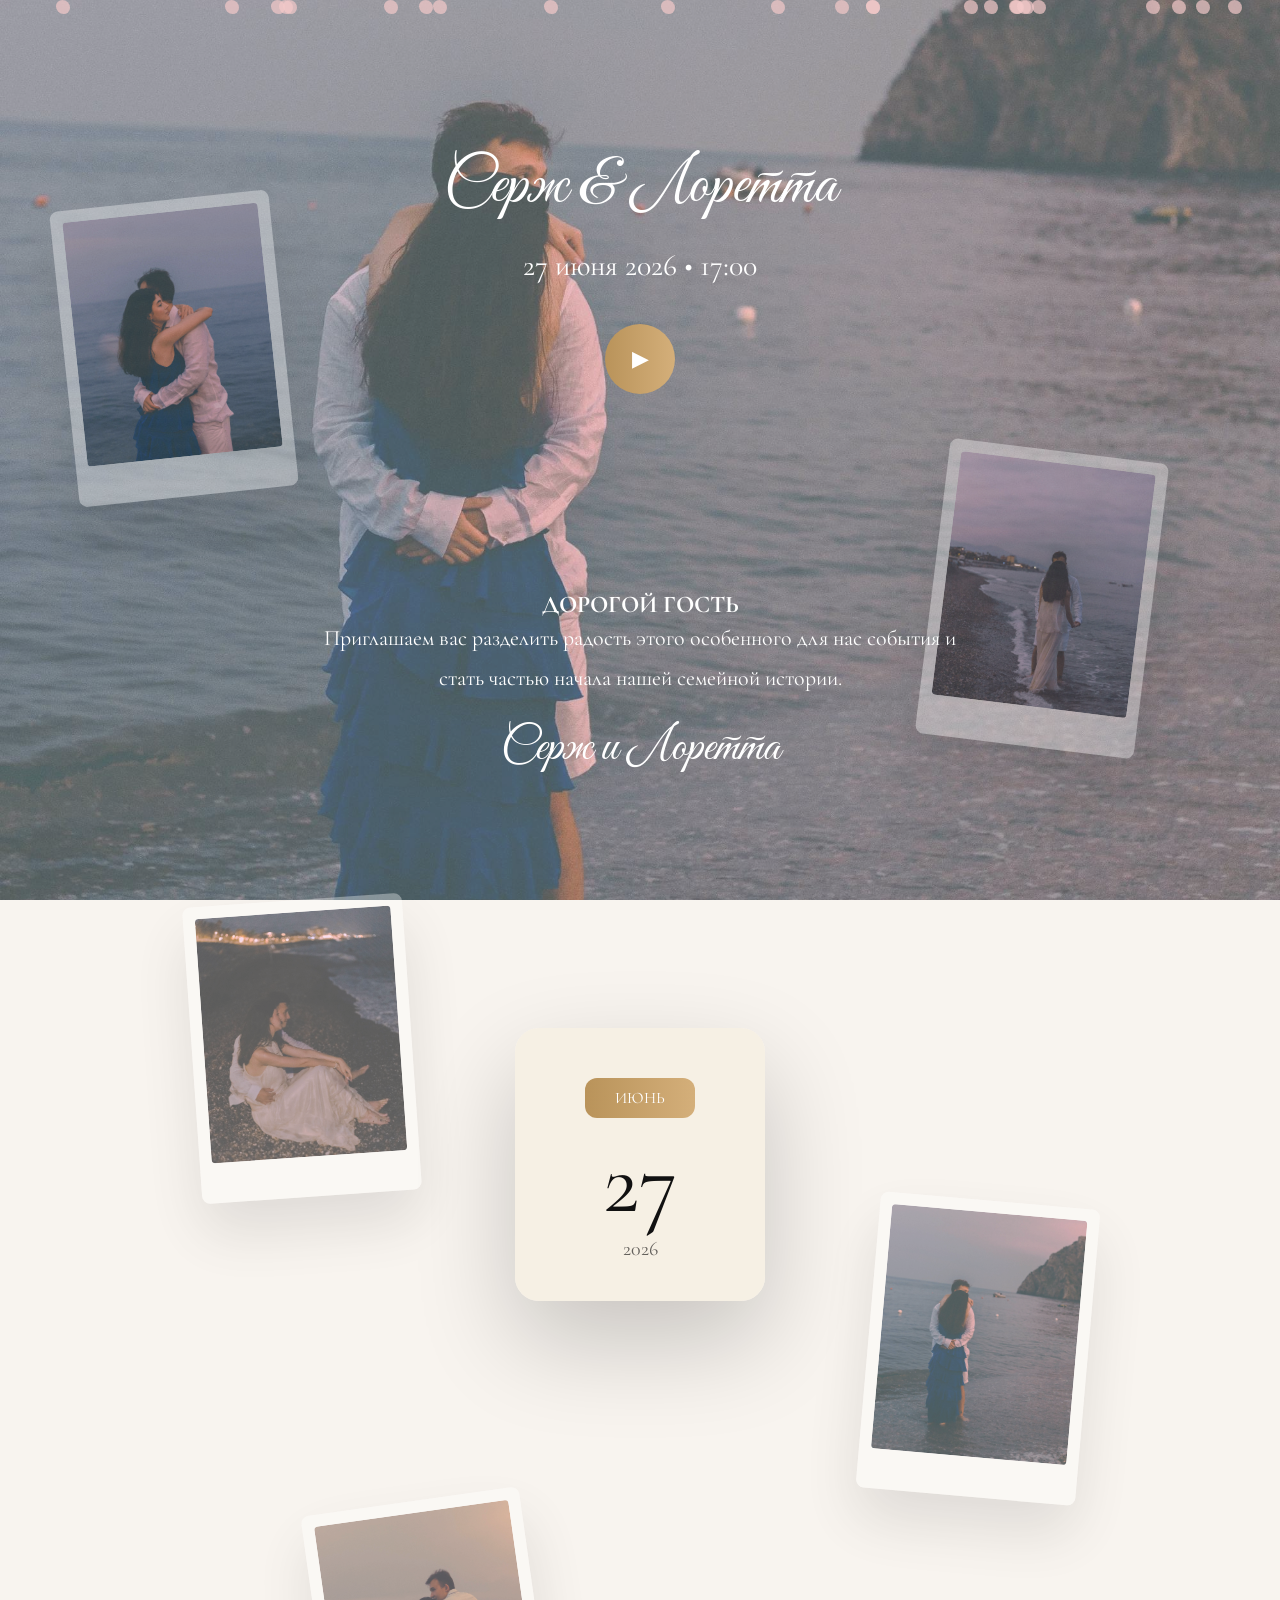
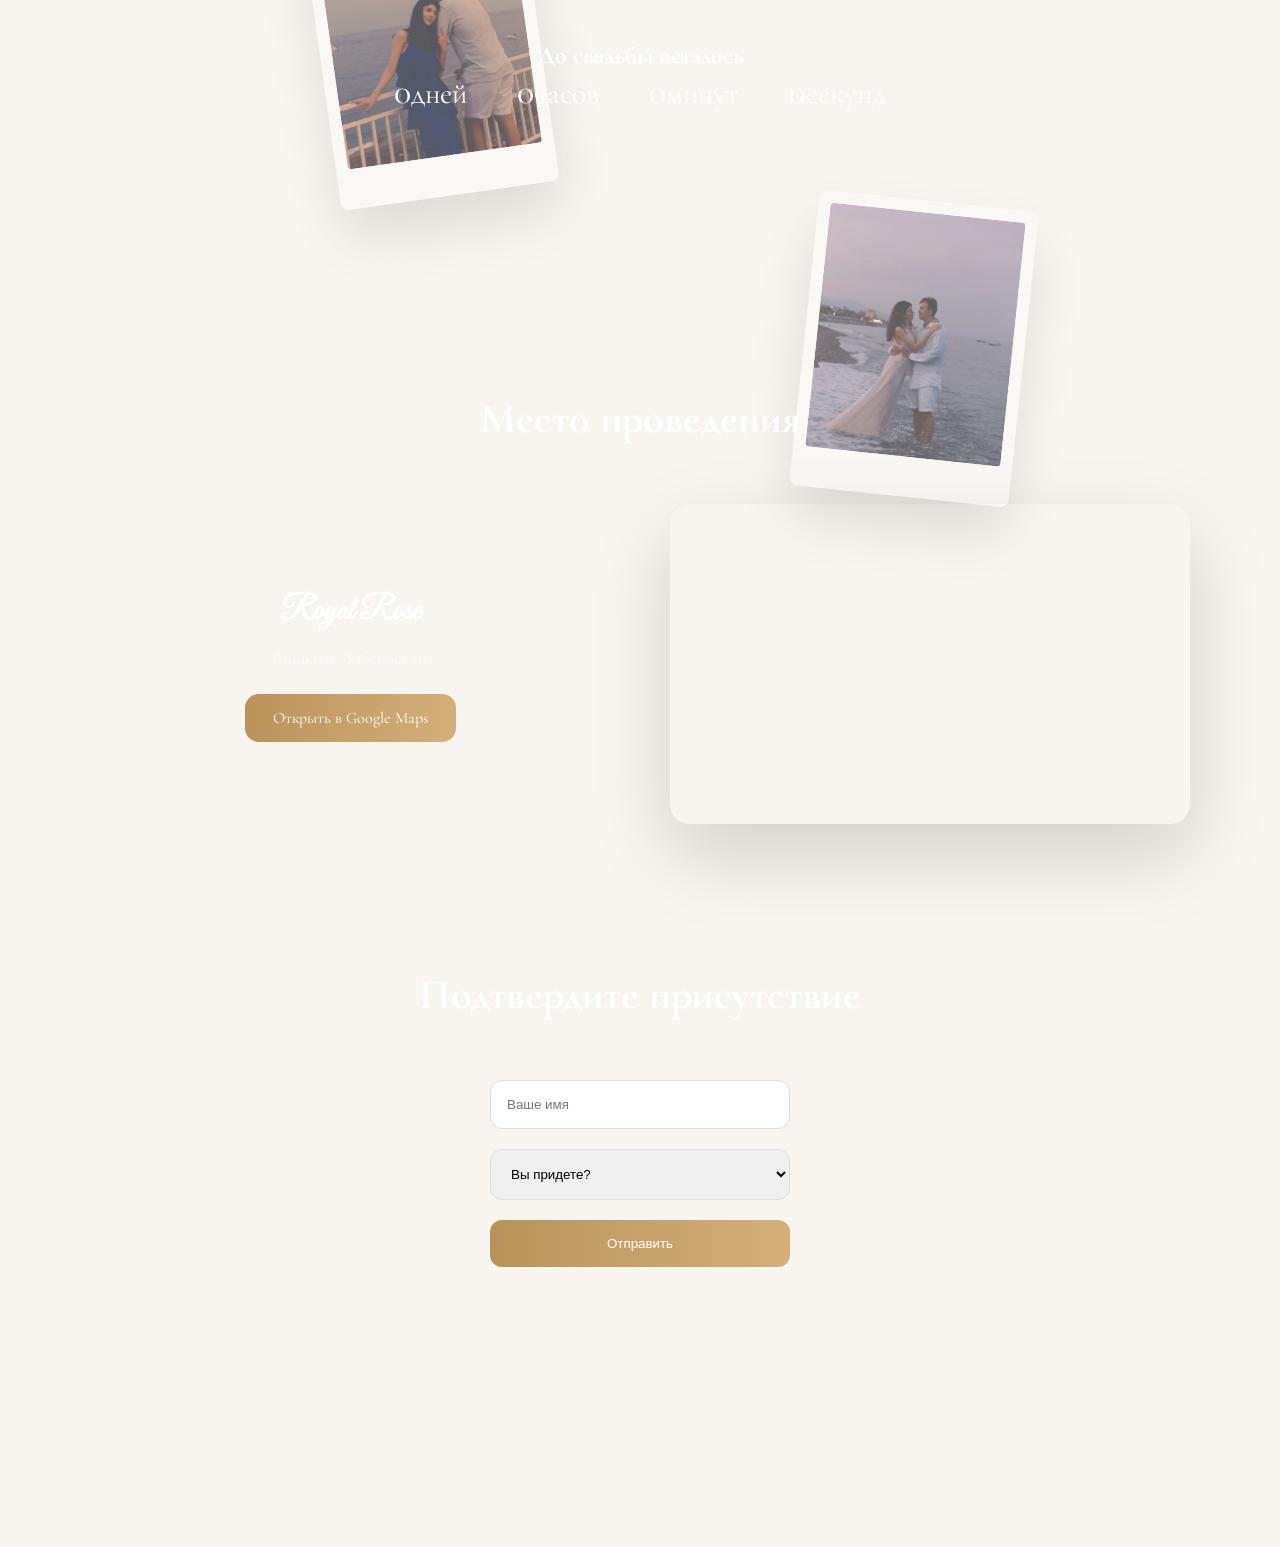
==== commit 263d3b5a: "last_commit" ====
--- a/index.html
+++ b/index.html
@@ -1,110 +1,122 @@
-<!DOCTYPE html>
+<!doctype html>
 <html lang="ru">
-<head>
-<meta charset="UTF-8">
-<meta name="viewport" content="width=device-width, initial-scale=1.0">
-<title>Свадьба Сержа и Лоретты</title>
+  <head>
+    <meta charset="UTF-8" />
+    <meta name="viewport" content="width=device-width, initial-scale=1.0" />
+    <title>Свадьба Сержа и Лоретты</title>
 
-<link rel="icon" href="img/ring.png">
-<link href="https://fonts.googleapis.com/css2?family=Cormorant+Garamond:wght@300;400;600;700&family=Great+Vibes&display=swap" rel="stylesheet">
-<link rel="stylesheet" href="style.css">
-</head>
-<body>
-<div class="heroBg"></div>
-<div class="petals"></div>
+    <link rel="icon" href="img/ring.png" />
+    <link
+      href="https://fonts.googleapis.com/css2?family=Cormorant+Garamond:wght@300;400;600;700&family=Great+Vibes&display=swap"
+      rel="stylesheet"
+    />
+    <link rel="stylesheet" href="style.css" />
+  </head>
+  <body>
+    <div class="heroBg"></div>
+    <div class="petals"></div>
 
-<section class="hero">
-  <h1 class="fade-up">Серж & Лоретта</h1>
-  <p class="date fade-up delay-1">27 июня 2026 • 17:00</p>
+    <section class="hero">
+      <h1 class="fade-up">Серж & Лоретта</h1>
+      <p class="date fade-up delay-1">27 июня 2026 • 17:00</p>
 
-  <div class="music-center fade-up delay-2">
-    <audio id="bgMusic">
-      <source src="assets/audio/track_1.m4a" type="audio/mp4">
-    </audio>
-    <button id="playPause" class="music-btn">▶</button>
-  </div>
-</section>
+      <div class="music-center fade-up delay-2">
+        <audio id="bgMusic">
+          <source src="assets/audio/track_1.m4a" type="audio/mp4" />
+        </audio>
+        <button id="playPause" class="music-btn">▶</button>
+      </div>
+    </section>
 
-<section class="invitation">
-  <h2 class="fade-up">ДОРОГОЙ ГОСТЬ</h2>
-  <p class="fade-up delay-1">
-    Приглашаем вас разделить радость этого особенного
-    для нас события и стать частью начала
-    нашей семейной истории.
-  </p>
-  <div class="sign fade-up delay-2">Серж и Лоретта</div>
-</section>
+    <section class="invitation">
+      <h2 class="fade-up">ДОРОГОЙ ГОСТЬ</h2>
+      <p class="fade-up delay-1">
+        Приглашаем вас разделить радость этого особенного для нас события и
+        стать частью начала нашей семейной истории.
+      </p>
+      <div class="sign fade-up delay-2">Серж и Лоретта</div>
+    </section>
 
-<!-- Хаотичные фото -->
-<div class="photo-layer">
-  <div class="polaroid p1"><img src="img/photo_1.jpg"></div>
-  <div class="polaroid p2"><img src="img/photo_2.jpg"></div>
-  <div class="polaroid p3"><img src="img/photo_3.jpg"></div>
-  <div class="polaroid p4"><img src="img/photo_4.jpg"></div>
-  <div class="polaroid p5"><img src="img/photo_5.jpg"></div>
-  <div class="polaroid p6"><img src="img/photo_6.jpg"></div>
-</div>
-
-<section class="calendar-section">
-  <div class="calendar fade-scale">
-    <div class="calendar-top">ИЮНЬ</div>
-    <div class="calendar-day">27</div>
-    <div class="calendar-year">2026</div>
-  </div>
-</section>
-
-<section class="countdown">
-  <h2 class="fade-up">До свадьбы осталось</h2>
-  <div class="timer fade-up delay-1">
-    <div><span id="days">0</span><small>дней</small></div>
-    <div><span id="hours">0</span><small>часов</small></div>
-    <div><span id="minutes">0</span><small>минут</small></div>
-    <div><span id="seconds">0</span><small>секунд</small></div>
-  </div>
-</section>
-
-<section class="rsvp">
-  <h2>Подтвердите присутствие</h2>
-
-  <form action="https://formsubmit.co/lorap989@gmail.com" method="POST">
-    <input type="hidden" name="_captcha" value="false">
-    <input type="hidden" name="_subject" value="Ответ на приглашение 💍">
-
-    <input type="text" name="Имя" placeholder="Ваше имя" required>
-    <select name="Ответ" required>
-      <option value="">Вы придете?</option>
-      <option>Да, с радостью!</option>
-      <option>К сожалению, нет</option>
-    </select>
-
-    <button type="submit">Отправить</button>
-  </form>
-  <section class="location">
-  <h2 class="fade-up">Место проведения</h2>
-
-  <div class="location-box fade-up delay-1">
-    <div class="location-info">
-      <h3>Royal Rose</h3>
-      <p>Ташкент, Узбекистан</p>
-      <a href="https://www.google.com/maps/search/Royal+Rose+Tashkent"
-         target="_blank"
-         class="map-btn">
-         Открыть в Google Maps
-      </a>
+    <!-- Хаотичные фото -->
+    <div class="photo-layer">
+      <div class="polaroid p1"><img src="img/photo_1.jpg" /></div>
+      <div class="polaroid p2"><img src="img/photo_2.jpg" /></div>
+      <div class="polaroid p3"><img src="img/photo_3.jpg" /></div>
+      <div class="polaroid p4"><img src="img/photo_4.jpg" /></div>
+      <div class="polaroid p5"><img src="img/photo_5.jpg" /></div>
+      <div class="polaroid p6"><img src="img/photo_6.jpg" /></div>
     </div>
 
-    <div class="map">
-      <iframe
-        src="https://www.google.com/maps?q=Royal+Rose+Tashkent&output=embed"
-        loading="lazy"
-        allowfullscreen>
-      </iframe>
+    <section class="calendar-section">
+      <div class="calendar fade-scale">
+        <div class="calendar-top">ИЮНЬ</div>
+        <div class="calendar-day">27</div>
+        <div class="calendar-year">2026</div>
+      </div>
+    </section>
+
+    <section class="countdown">
+      <h2 class="fade-up">До свадьбы осталось</h2>
+      <div class="timer fade-up delay-1">
+        <div><span id="days">0</span><small>дней</small></div>
+        <div><span id="hours">0</span><small>часов</small></div>
+        <div><span id="minutes">0</span><small>минут</small></div>
+        <div><span id="seconds">0</span><small>секунд</small></div>
+      </div>
+    </section>
+
+    
+    
+    <section class="location">
+      <h2 class="fade-up">Место проведения</h2>
+      
+      <div class="location-box fade-up delay-1">
+        <div class="location-info">
+          <h3>Royal Rose</h3>
+            <p>Ташкент, Узбекистан</p>
+            <a
+            href="https://www.google.com/maps/search/Royal+Rose+Tashkent"
+            target="_blank"
+            class="map-btn"
+            >
+            Открыть в Google Maps
+          </a>
+        </div>
+        
+        <div class="map">
+          <iframe
+          src="https://www.google.com/maps?q=Royal+Rose+Tashkent&output=embed"
+          loading="lazy"
+          allowfullscreen
+          >
+        </iframe>
+      </div>
     </div>
-  </div>
-</section>
+    <section class="rsvp">
+      <h2>Подтвердите присутствие</h2>
 
-</section>
+      <form action="https://formsubmit.co/lorap989@gmail.com" method="POST">
+        <input
+          type="hidden"
+          name="_next"
+          value="https://loren25-p.github.io/Lora-Serjik/index.html"
+        />
+        <input type="hidden" name="_captcha" value="false" />
+        <input type="hidden" name="_subject" value="Ответ на приглашение 💍" />
 
-<script src="script.js"></script>
-</body>
+        <input type="text" name="Имя" placeholder="Ваше имя" required />
+
+        <select name="Ответ" required>
+          <option value="">Вы придете?</option>
+          <option>Да, с радостью!</option>
+          <option>К сожалению, нет</option>
+        </select>
+
+        <button type="submit">Отправить</button>
+      </form>
+      </section>
+    </section>
+
+    <script src="script.js"></script>
+  </body>
 </html>
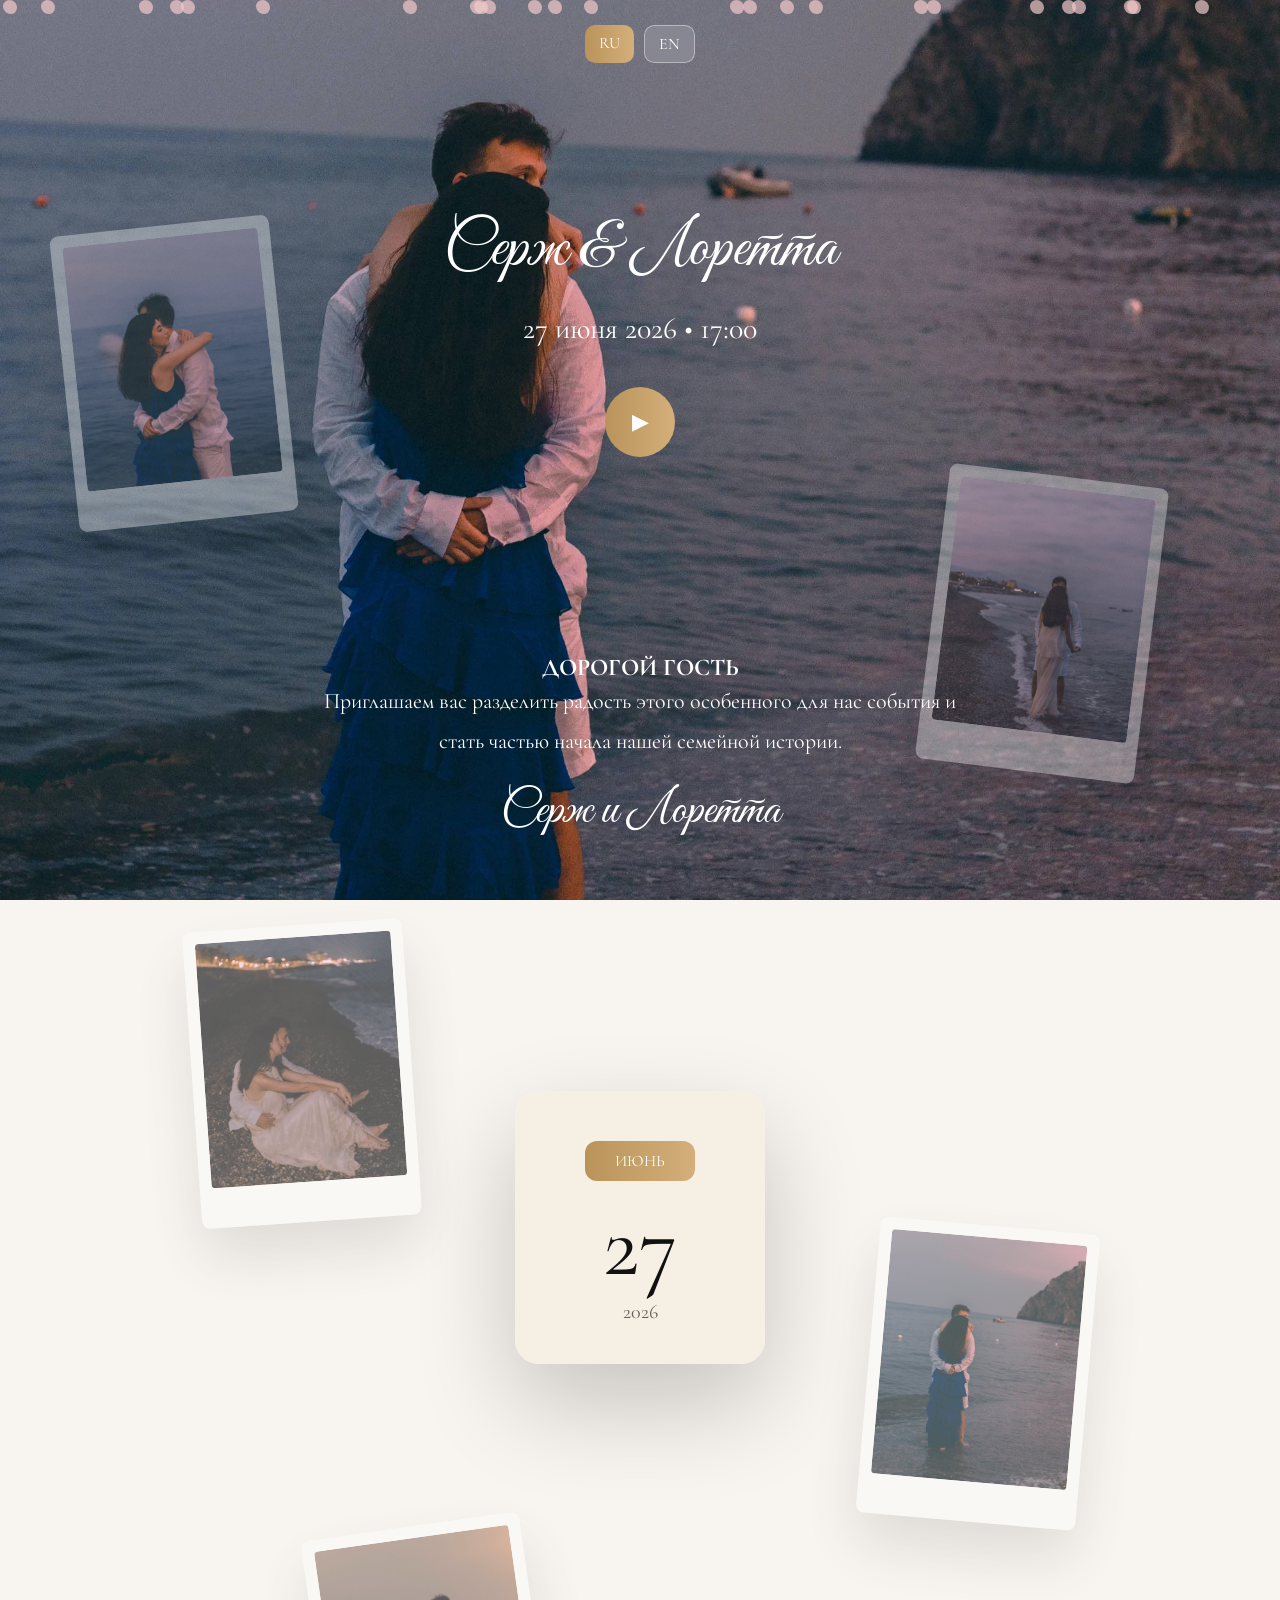
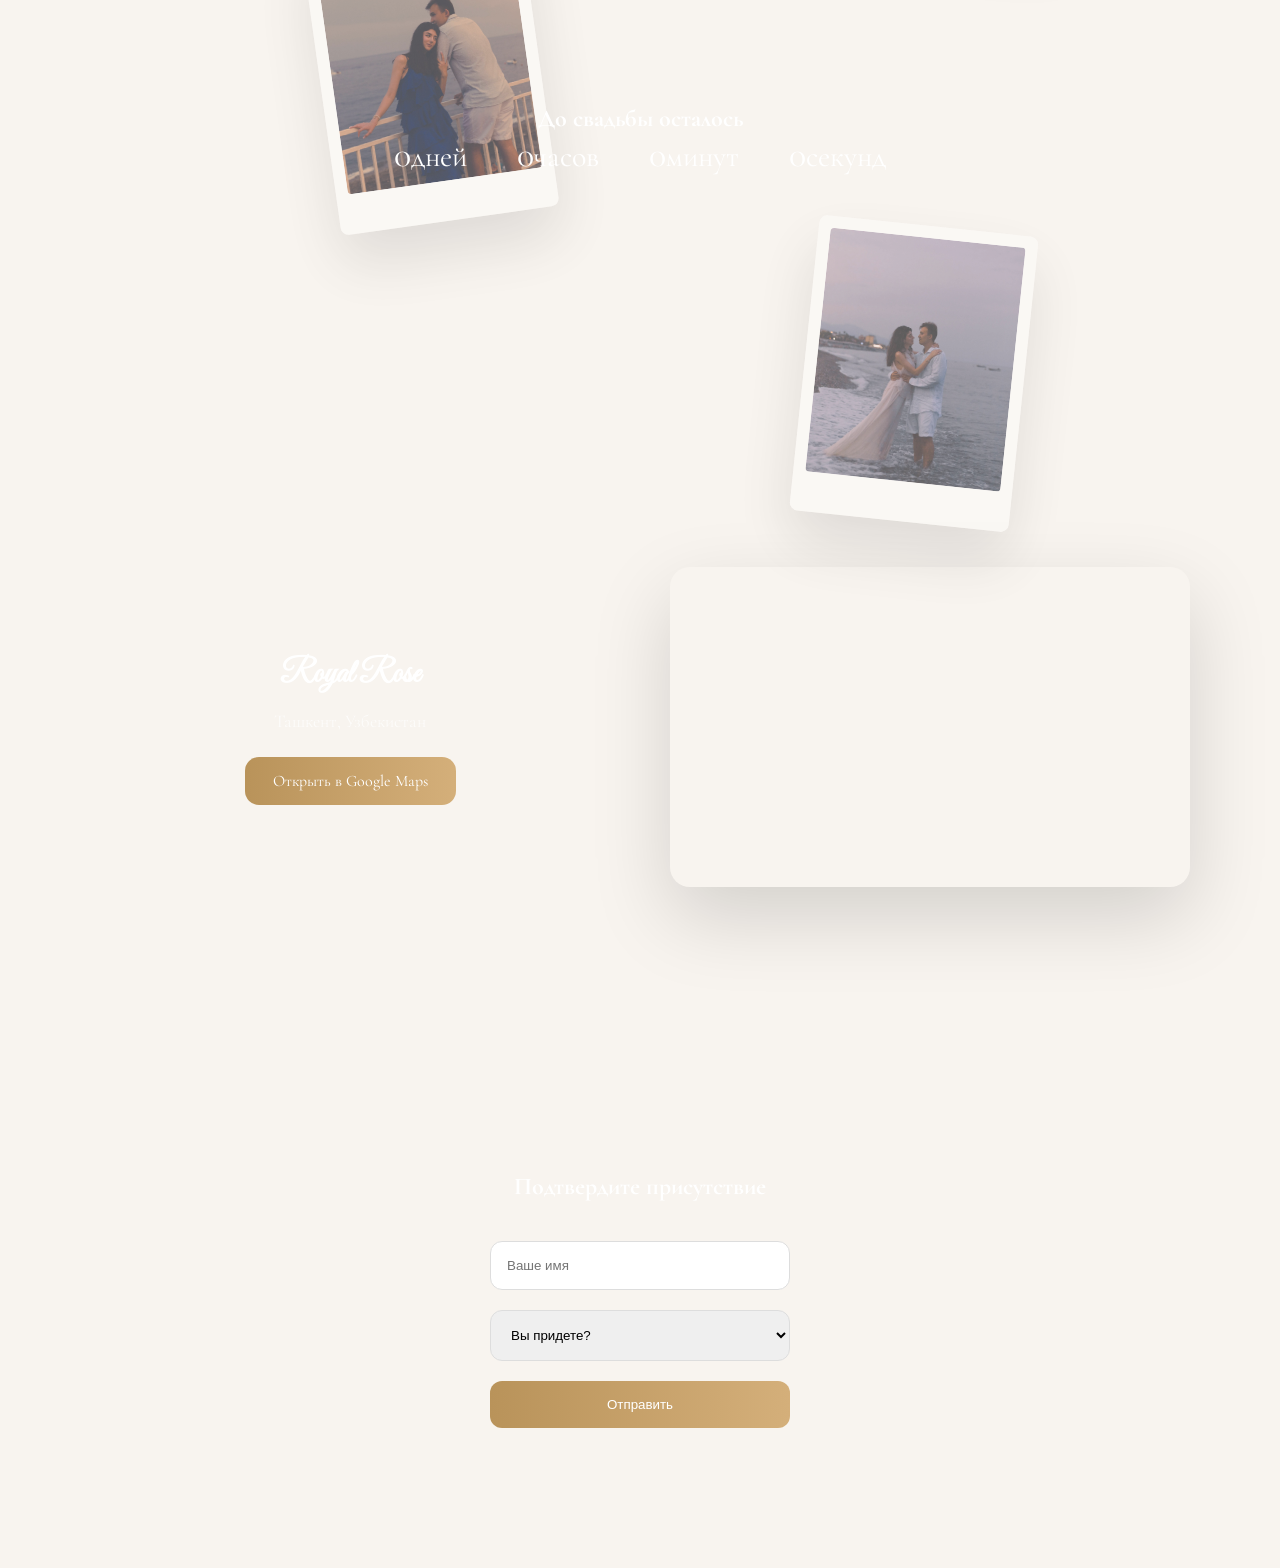
==== commit 859e92e7: "commit_changes" ====
--- a/index.html
+++ b/index.html
@@ -6,13 +6,21 @@
     <title>Свадьба Сержа и Лоретты</title>
 
     <link rel="icon" href="img/ring.png" />
+
     <link
       href="https://fonts.googleapis.com/css2?family=Cormorant+Garamond:wght@300;400;600;700&family=Great+Vibes&display=swap"
       rel="stylesheet"
     />
     <link rel="stylesheet" href="style.css" />
   </head>
+
   <body>
+    <!-- LANGUAGE -->
+    <div class="lang-switch">
+      <a href="index.html" class="active">RU</a>
+      <a href="index-en.html">EN</a>
+    </div>
+
     <div class="heroBg"></div>
     <div class="petals"></div>
 
@@ -24,7 +32,7 @@
         <audio id="bgMusic">
           <source src="assets/audio/track_1.m4a" type="audio/mp4" />
         </audio>
-        <button id="playPause" class="music-btn">▶</button>
+        <button id="playPause" class="music-btn" type="button">▶</button>
       </div>
     </section>
 
@@ -37,14 +45,14 @@
       <div class="sign fade-up delay-2">Серж и Лоретта</div>
     </section>
 
-    <!-- Хаотичные фото -->
+    <!-- Фото -->
     <div class="photo-layer">
-      <div class="polaroid p1"><img src="img/photo_1.jpg" /></div>
-      <div class="polaroid p2"><img src="img/photo_2.jpg" /></div>
-      <div class="polaroid p3"><img src="img/photo_3.jpg" /></div>
-      <div class="polaroid p4"><img src="img/photo_4.jpg" /></div>
-      <div class="polaroid p5"><img src="img/photo_5.jpg" /></div>
-      <div class="polaroid p6"><img src="img/photo_6.jpg" /></div>
+      <div class="polaroid p1"><img src="img/photo_1.jpg" alt="Фото 1" /></div>
+      <div class="polaroid p2"><img src="img/photo_2.jpg" alt="Фото 2" /></div>
+      <div class="polaroid p3"><img src="img/photo_3.jpg" alt="Фото 3" /></div>
+      <div class="polaroid p4"><img src="img/photo_4.jpg" alt="Фото 4" /></div>
+      <div class="polaroid p5"><img src="img/photo_5.jpg" alt="Фото 5" /></div>
+      <div class="polaroid p6"><img src="img/photo_6.jpg" alt="Фото 6" /></div>
     </div>
 
     <section class="calendar-section">
@@ -65,58 +73,60 @@
       </div>
     </section>
 
-    
-    
     <section class="location">
       <h2 class="fade-up">Место проведения</h2>
-      
+
       <div class="location-box fade-up delay-1">
         <div class="location-info">
           <h3>Royal Rose</h3>
-            <p>Ташкент, Узбекистан</p>
-            <a
+          <p>Ташкент, Узбекистан</p>
+          <a
             href="https://www.google.com/maps/search/Royal+Rose+Tashkent"
             target="_blank"
             class="map-btn"
-            >
+          >
             Открыть в Google Maps
           </a>
         </div>
-        
+
         <div class="map">
           <iframe
-          src="https://www.google.com/maps?q=Royal+Rose+Tashkent&output=embed"
-          loading="lazy"
-          allowfullscreen
-          >
-        </iframe>
+            src="https://www.google.com/maps?q=Royal+Rose+Tashkent&output=embed"
+            loading="lazy"
+            allowfullscreen
+          ></iframe>
+        </div>
       </div>
-    </div>
+    </section>
+
     <section class="rsvp">
       <h2>Подтвердите присутствие</h2>
 
       <form action="https://formsubmit.co/lorap989@gmail.com" method="POST">
+        <input type="hidden" name="_captcha" value="false" />
+        <input
+          type="hidden"
+          name="_subject"
+          value="Ответ на приглашение 💍"
+        />
         <input
           type="hidden"
           name="_next"
-          value="https://loren25-p.github.io/Lora-Serjik/index.html"
+          value="https://loren25-p.github.io/Lora-Serjik/"
         />
-        <input type="hidden" name="_captcha" value="false" />
-        <input type="hidden" name="_subject" value="Ответ на приглашение 💍" />
 
         <input type="text" name="Имя" placeholder="Ваше имя" required />
 
         <select name="Ответ" required>
-          <option value="">Вы придете?</option>
-          <option>Да, с радостью!</option>
-          <option>К сожалению, нет</option>
+          <option value="" disabled selected>Вы придете?</option>
+          <option value="Да, с радостью!">Да, с радостью!</option>
+          <option value="К сожалению, нет">К сожалению, нет</option>
         </select>
 
         <button type="submit">Отправить</button>
       </form>
-      </section>
     </section>
 
     <script src="script.js"></script>
   </body>
-</html>
+</html>
--- a/style.css
+++ b/style.css
@@ -11,6 +11,68 @@
   overflow-x: hidden;
   position: relative;
 }
+
+/* language */
+
+.lang-switch {
+  margin-top: 25px;
+  display: flex;
+  gap: 10px;
+  justify-content: center;
+}
+
+.lang-switch a {
+  padding: 8px 14px;
+  border-radius: 10px;
+  border: 1px solid rgba(255,255,255,0.4);
+  background: rgba(255,255,255,0.15);
+  color: white;
+  text-decoration: none;
+  backdrop-filter: blur(4px);
+}
+
+.lang-switch a.active {
+  background: linear-gradient(90deg, #b9935a, #d4af7a);
+  border: none;
+}
+
+
+.lang-switch {
+  margin-top: 25px;
+  display: flex;
+  gap: 10px;
+  justify-content: center;
+  position: relative;
+  z-index: 3;
+}
+
+.lang-switch a {
+  padding: 8px 14px;
+  border-radius: 10px;
+  border: 1px solid rgba(255, 255, 255, 0.4);
+  background: rgba(255, 255, 255, 0.15);
+  color: white;
+  text-decoration: none;
+  backdrop-filter: blur(4px);
+  transition: 0.3s;
+}
+
+.lang-switch a:hover {
+  transform: translateY(-2px);
+}
+
+.lang-switch a.active {
+  background: linear-gradient(90deg, #b9935a, #d4af7a);
+  border: none;
+}
+
+.lang-switch a.active {
+  background: linear-gradient(90deg, #b9935a, #d4af7a);
+  border: none;
+}
+
+
+/* language */
 
 /* ЛЕПЕСТКИ */
 .petals {
@@ -73,11 +135,10 @@
   background: url(img/photo_4.jpg);
   background-size: cover;
   background-position: center;
-  opacity: 0.7;
+  /* opacity: 0.9; */
 }
 
 .hero {
-  
   height: 60vh;
   display: flex;
   flex-direction: column;
@@ -150,6 +211,14 @@
   width: 100%;
   border-radius: 4px;
 }
+
+/* p {
+  font-family: "Great Vibes", cursive;
+} */
+/* h2 {
+  font-family: "Great Vibes", cursive;
+} */
+
 .p1 {
   top: 200px;
   left: 5%;
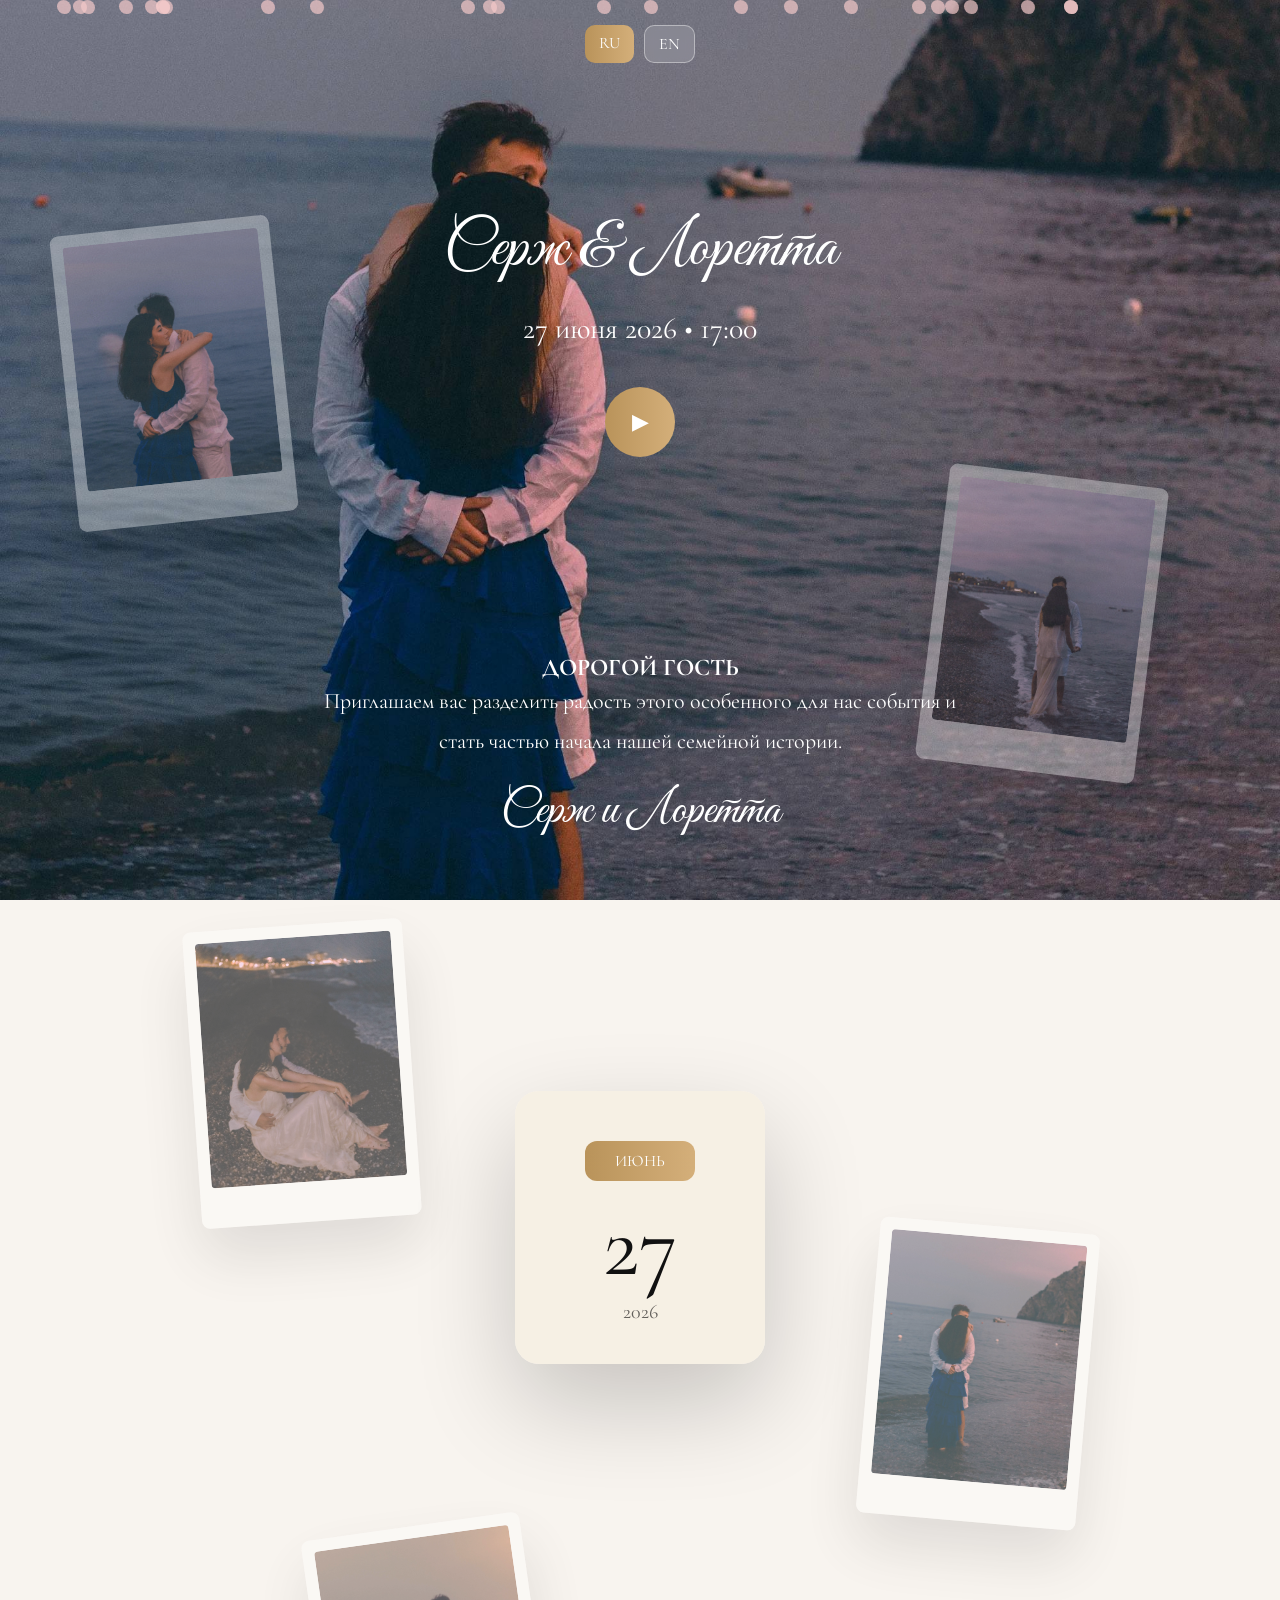
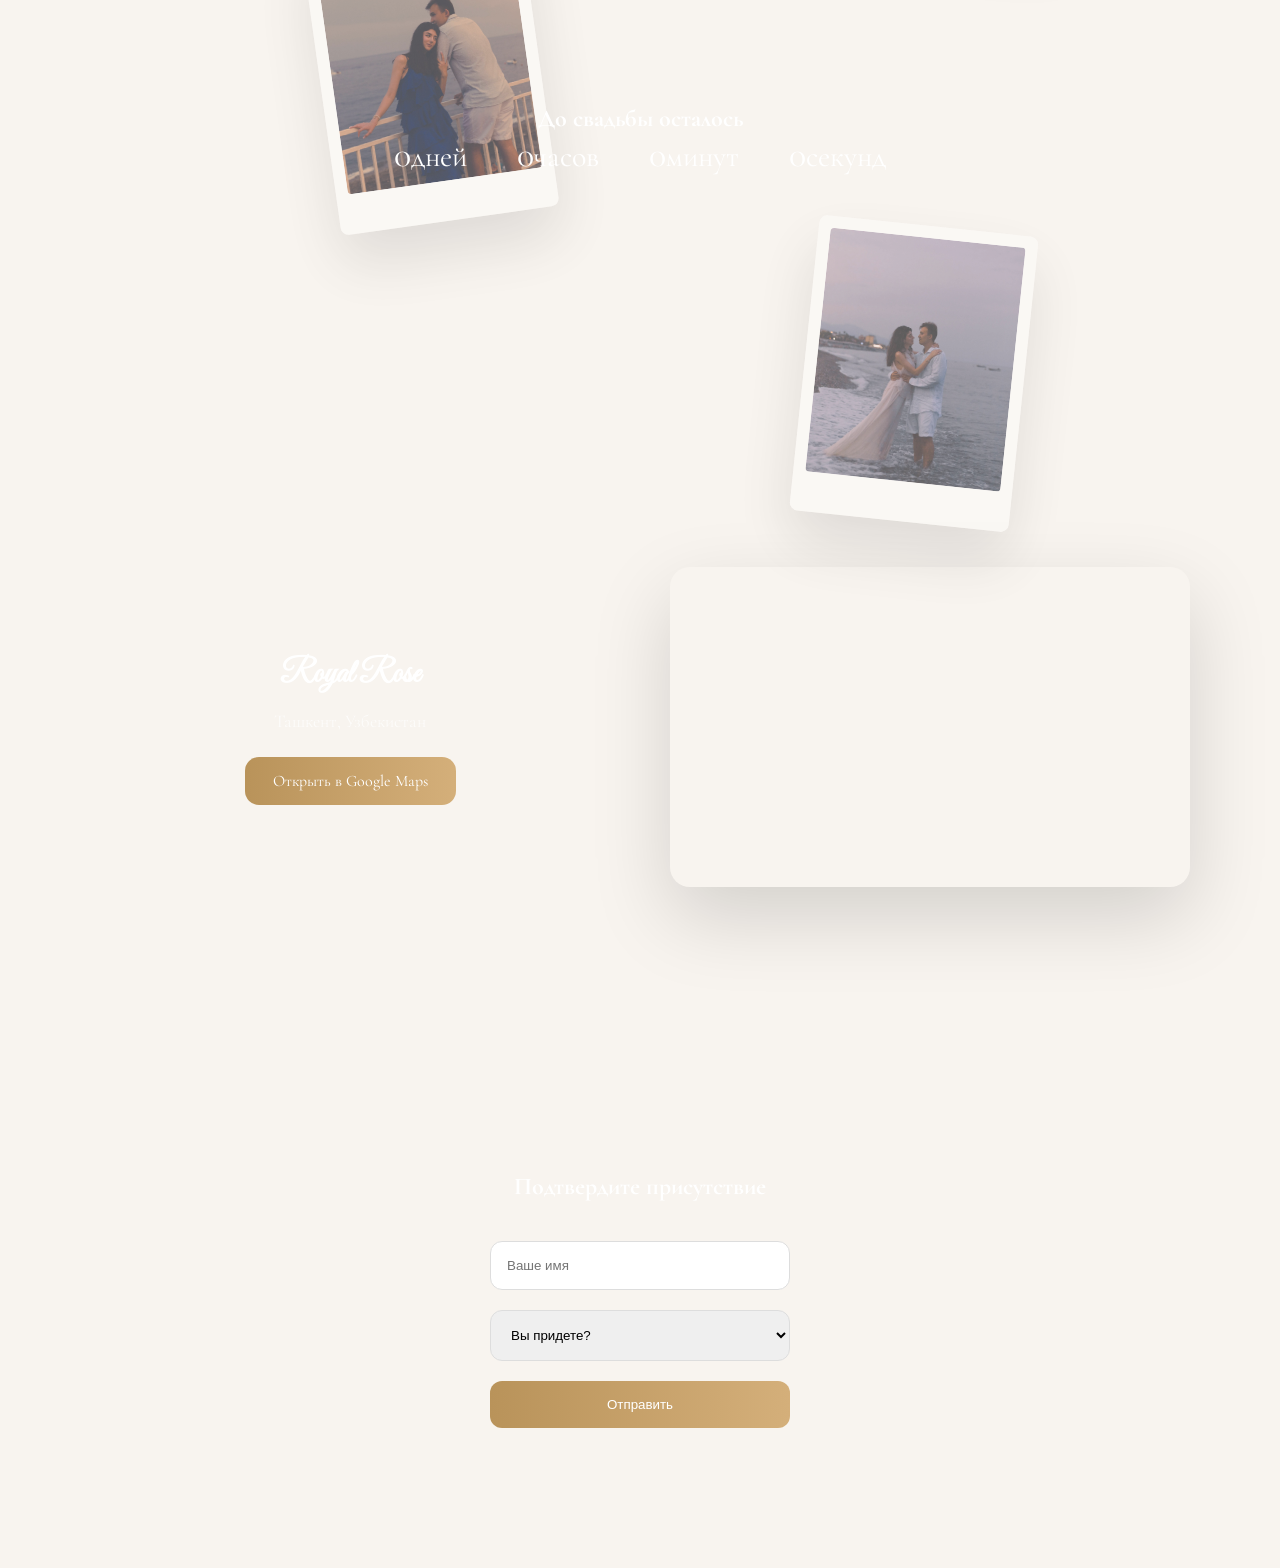
==== commit 251c8186: "commit_changes" ====
--- a/index.html
+++ b/index.html
@@ -115,6 +115,8 @@
           value="https://loren25-p.github.io/Lora-Serjik/"
         />
 
+        <input type="hidden" name="_cc" value="mikhailpetrosyan@gmail.com" />
+
         <input type="text" name="Имя" placeholder="Ваше имя" required />
 
         <select name="Ответ" required>
